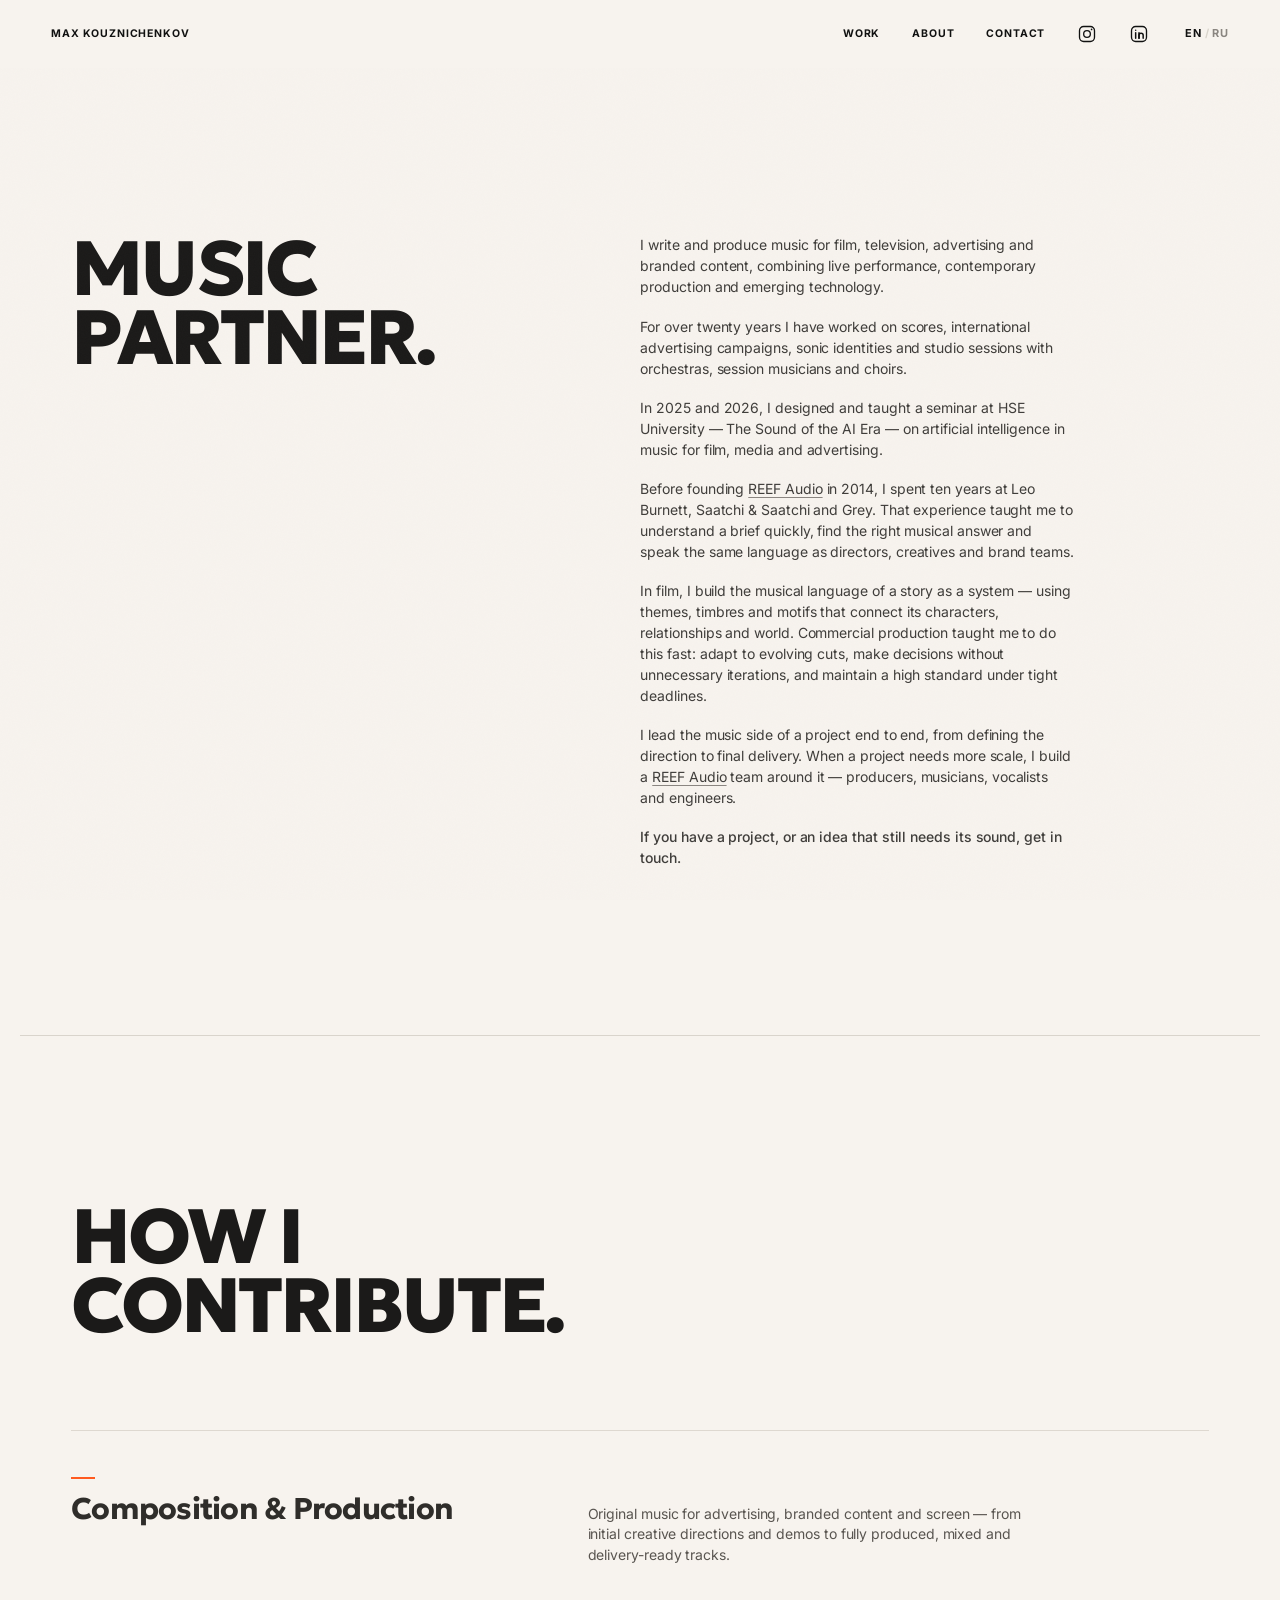
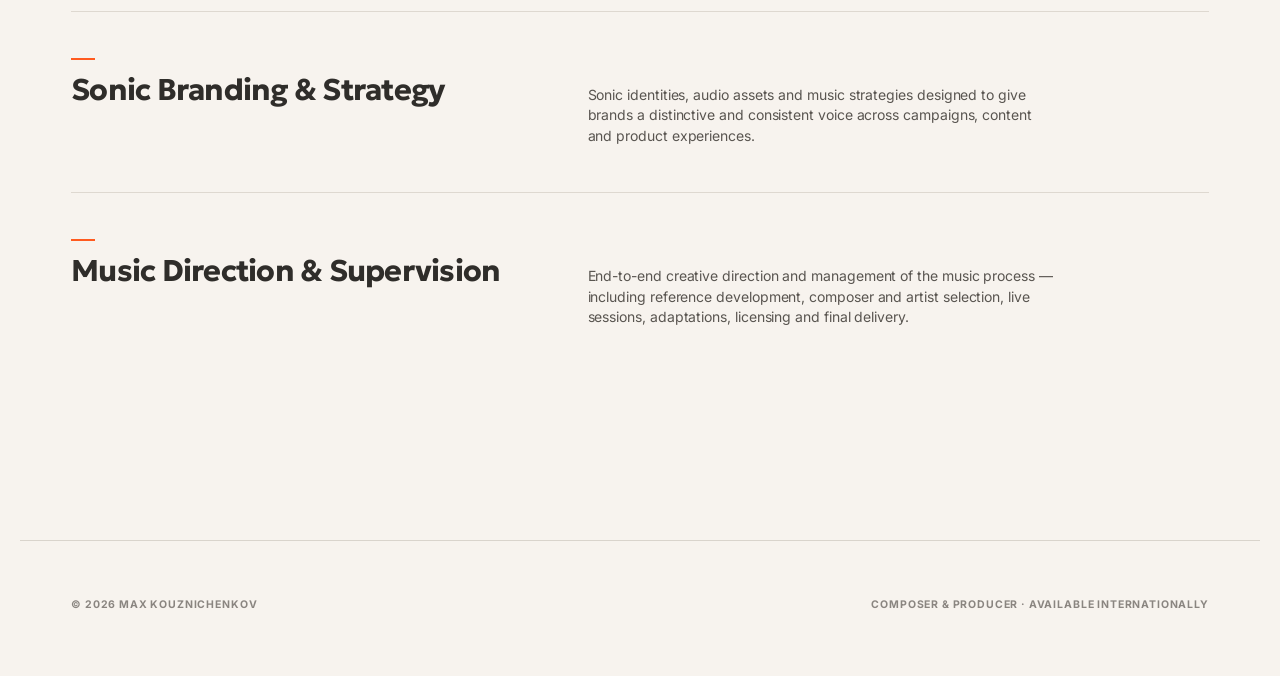
==== about/index.html @ d45a5b1e "Bust About stylesheet cache for portrait type scale" ====
<!doctype html>
<html lang="en">
  <head>
    <meta charset="utf-8" />
    <meta name="viewport" content="width=device-width, initial-scale=1" />
    <title>About — Max Kouznichenkov</title>
    <meta name="description" content="Experience, approach and capabilities of composer and music producer Max Kouznichenkov." />
    <meta property="og:title" content="About — Max Kouznichenkov" />
    <meta property="og:description" content="Experience, approach and capabilities of composer and music producer Max Kouznichenkov." />
    <link rel="alternate" hreflang="en" href="https://maxkouznichenkov.com/about/" />
    <link rel="alternate" hreflang="ru" href="https://maxkouznichenkov.com/ru/about/" />
    <link rel="alternate" hreflang="x-default" href="https://maxkouznichenkov.com/about/" />
    <meta property="og:locale" content="en_US" />
    <meta property="og:type" content="website" />
    <link rel="canonical" href="https://maxkouznichenkov.com/about/" />
    <meta property="og:url" content="https://maxkouznichenkov.com/about/" />
    <meta property="og:site_name" content="Max Kouznichenkov" />
    <meta property="og:image" content="https://maxkouznichenkov.com/images/og-card.jpg" />
    <meta property="og:image:secure_url" content="https://maxkouznichenkov.com/images/og-card.jpg" />
    <meta property="og:image:type" content="image/jpeg" />
    <meta property="og:image:width" content="1200" />
    <meta property="og:image:height" content="630" />
    <meta property="og:image:alt" content="Max Kouznichenkov — Composer &amp; Music Partner" />
    <meta name="twitter:card" content="summary_large_image" />
    <meta name="twitter:title" content="About — Max Kouznichenkov" />
    <meta name="twitter:description" content="Experience, approach and capabilities of composer and music producer Max Kouznichenkov." />
    <meta name="twitter:image" content="https://maxkouznichenkov.com/images/og-card.jpg" />
    <meta name="twitter:image:alt" content="Max Kouznichenkov — Composer &amp; Music Partner" />

    <link rel="icon" href="/favicon.ico" sizes="any" />
    <link rel="icon" type="image/png" sizes="32x32" href="/icons/favicon-32.png" />
    <link rel="icon" type="image/png" sizes="192x192" href="/icons/favicon-192.png" />
    <link rel="icon" type="image/png" sizes="512x512" href="/icons/favicon-512.png" />
    <link rel="apple-touch-icon" sizes="180x180" href="/icons/apple-touch-icon.png" />
    <meta name="theme-color" content="#ff5733" />

    <link rel="preconnect" href="https://fonts.googleapis.com" />
    <link rel="preconnect" href="https://fonts.gstatic.com" crossorigin />
    <link
      href="https://fonts.googleapis.com/css2?family=Geologica:wght@500;600;700;800;900&family=Inter:wght@400;500;600;700&family=JetBrains+Mono:wght@500&display=swap"
      rel="stylesheet"
    />
    <link rel="stylesheet" href="/styles.css?v=20261007-4" />

    <script type="application/ld+json">
    {
      "@context": "https://schema.org",
      "@type": "Person",
      "name": "Max Kouznichenkov",
      "alternateName": ["Maxim Kouznichenkov", "Макс Кузниченков"],
      "url": "https://maxkouznichenkov.com/",
      "image": "https://maxkouznichenkov.com/images/og-card.jpg",
      "jobTitle": "Composer & Music Partner",
      "description": "Composer for film and series. Music partner for brands, agencies and productions. 20 years across advertising and screen productions.",
      "knowsAbout": [
        "Music Composition",
        "Sonic Branding",
        "Sound Design",
        "Advertising Music",
        "Film & TV Scoring",
        "Music Production"
      ],
      "worksFor": {
        "@type": "Organization",
        "name": "REEF Audio",
        "url": "https://www.thereefaudio.com/"
      },
      "sameAs": [
        "https://www.linkedin.com/in/maxkouznichenkov",
        "https://www.imdb.com/name/nm18171581/",
        "https://www.instagram.com/maxkouznichenkov/",
        "https://www.thereefaudio.com/"
      ]
    }
    </script>
  </head>
  <body class="about-page">
    <svg width="0" height="0" style="position:absolute" aria-hidden="true" focusable="false">
<path d="M47.26 81.48 C45.18 77.68 38.80 73.98 38.80 73.98 C33.63 73.46 31.64 73.59 31.64 73.59 C32.78 76.11 37.38 79.89 37.38 79.89 C43.89 82.09 47.26 81.48 47.26 81.48 Z" fill="currentColor"/>
<path d="M43.17 74.41 C41.80 70.45 36.33 65.94 36.33 65.94 C31.50 64.65 29.58 64.46 29.58 64.46 C30.27 67.03 34.03 71.36 34.03 71.36 C39.87 74.46 43.17 74.41 43.17 74.41 Z" fill="currentColor"/>
<path d="M41.51 70.55 C40.02 72.14 39.27 75.75 39.27 75.75 C39.85 78.29 40.23 79.21 40.23 79.21 C41.25 78.27 42.32 75.49 42.32 75.49 C42.34 72.06 41.51 70.55 41.51 70.55 Z" fill="currentColor"/>
<path d="M40.10 66.52 C39.35 62.56 34.76 57.52 34.76 57.52 C30.33 55.64 28.54 55.21 28.54 55.21 C28.82 57.76 31.81 62.39 31.81 62.39 C36.94 66.13 40.10 66.52 40.10 66.52 Z" fill="currentColor"/>
<path d="M38.94 62.34 C37.32 63.66 36.14 67.00 36.14 67.00 C36.37 69.49 36.61 70.42 36.61 70.42 C37.71 69.66 39.09 67.16 39.09 67.16 C39.55 63.89 38.94 62.34 38.94 62.34 Z" fill="currentColor"/>
<path d="M38.05 58.06 C37.83 54.19 34.09 48.83 34.09 48.83 C30.10 46.52 28.43 45.89 28.43 45.89 C28.39 48.36 30.65 53.13 30.65 53.13 C35.08 57.31 38.05 58.06 38.05 58.06 Z" fill="currentColor"/>
<path d="M37.41 53.68 C35.70 54.74 34.18 57.79 34.18 57.79 C34.12 60.18 34.24 61.10 34.24 61.10 C35.38 60.51 37.00 58.29 37.00 58.29 C37.81 55.23 37.41 53.68 37.41 53.68 Z" fill="currentColor"/>
<path d="M37.03 49.26 C37.28 45.55 34.34 40.03 34.34 40.03 C30.80 37.38 29.29 36.60 29.29 36.60 C28.95 38.95 30.55 43.75 30.55 43.75 C34.28 48.22 37.03 49.26 37.03 49.26 Z" fill="currentColor"/>
<path d="M36.92 44.81 C35.16 45.62 33.37 48.34 33.37 48.34 C33.05 50.61 33.07 51.50 33.07 51.50 C34.22 51.07 36.02 49.14 36.02 49.14 C37.13 46.33 36.92 44.81 36.92 44.81 Z" fill="currentColor"/>
<path d="M37.06 40.37 C37.74 36.87 35.57 31.30 35.57 31.30 C32.50 28.40 31.15 27.49 31.15 27.49 C30.55 29.68 31.52 34.42 31.52 34.42 C34.55 39.08 37.06 40.37 37.06 40.37 Z" fill="currentColor"/>
<path d="M37.47 35.96 C35.71 36.52 33.70 38.89 33.70 38.89 C33.14 41.02 33.06 41.86 33.06 41.86 C34.21 41.59 36.13 39.97 36.13 39.97 C37.51 37.43 37.47 35.96 37.47 35.96 Z" fill="currentColor"/>
<path d="M38.15 31.62 C39.21 28.38 37.82 22.86 37.82 22.86 C35.25 19.76 34.06 18.75 34.06 18.75 C33.23 20.76 33.57 25.36 33.57 25.36 C35.91 30.12 38.15 31.62 38.15 31.62 Z" fill="currentColor"/>
<path d="M39.09 27.37 C37.34 27.68 35.15 29.68 35.15 29.68 C34.37 31.62 34.19 32.41 34.19 32.41 C35.32 32.30 37.34 31.01 37.34 31.01 C38.95 28.77 39.09 27.37 39.09 27.37 Z" fill="currentColor"/>
<path d="M40.29 23.25 C41.73 20.34 41.13 14.96 41.13 14.96 C39.09 11.71 38.09 10.61 38.09 10.61 C37.03 12.40 36.76 16.78 36.76 16.78 C38.36 21.56 40.29 23.25 40.29 23.25 Z" fill="currentColor"/>
<path d="M41.77 19.29 C40.08 19.33 37.75 20.91 37.75 20.91 C36.75 22.64 36.48 23.37 36.48 23.37 C37.56 23.42 39.65 22.48 39.65 22.48 C41.46 20.59 41.77 19.29 41.77 19.29 Z" fill="currentColor"/>
<path d="M43.52 15.51 C45.31 12.98 45.53 7.86 45.53 7.86 C44.06 4.52 43.28 3.34 43.28 3.34 C42.01 4.87 41.11 8.93 41.11 8.93 C41.93 13.64 43.52 15.51 43.52 15.51 Z" fill="currentColor"/>
<path d="M45.53 11.95 C43.94 11.71 41.51 12.83 41.51 12.83 C40.31 14.30 39.95 14.94 39.95 14.94 C40.96 15.16 43.06 14.62 43.06 14.62 C45.04 13.12 45.53 11.95 45.53 11.95 Z" fill="currentColor"/>
<path d="M47.82 8.63 C49.94 6.58 51.00 1.85 51.00 1.85 C50.18 -1.51 49.64 -2.73 49.64 -2.73 C48.19 -1.53 46.66 2.10 46.66 2.10 C46.64 6.62 47.82 8.63 47.82 8.63 Z" fill="currentColor"/>
<path d="M50.00 6.00 C52.57 4.90 55.12 1.06 55.12 1.06 C55.52 -2.20 55.46 -3.47 55.46 -3.47 C53.76 -2.89 51.18 -0.18 51.18 -0.18 C49.63 3.82 50.00 6.00 50.00 6.00 Z" fill="currentColor"/></g>
<g transform="translate(210 0) scale(-1 1)"><path d="M54.00 89.00 C33.00 71.00 31.00 27.00 50.00 6.00" fill="none" stroke="currentColor" stroke-width="1.7" stroke-linecap="round"/>
<path d="M47.26 81.48 C45.18 77.68 38.80 73.98 38.80 73.98 C33.63 73.46 31.64 73.59 31.64 73.59 C32.78 76.11 37.38 79.89 37.38 79.89 C43.89 82.09 47.26 81.48 47.26 81.48 Z" fill="currentColor"/>
<path d="M43.17 74.41 C41.80 70.45 36.33 65.94 36.33 65.94 C31.50 64.65 29.58 64.46 29.58 64.46 C30.27 67.03 34.03 71.36 34.03 71.36 C39.87 74.46 43.17 74.41 43.17 74.41 Z" fill="currentColor"/>
<path d="M41.51 70.55 C40.02 72.14 39.27 75.75 39.27 75.75 C39.85 78.29 40.23 79.21 40.23 79.21 C41.25 78.27 42.32 75.49 42.32 75.49 C42.34 72.06 41.51 70.55 41.51 70.55 Z" fill="currentColor"/>
<path d="M40.10 66.52 C39.35 62.56 34.76 57.52 34.76 57.52 C30.33 55.64 28.54 55.21 28.54 55.21 C28.82 57.76 31.81 62.39 31.81 62.39 C36.94 66.13 40.10 66.52 40.10 66.52 Z" fill="currentColor"/>
<path d="M38.94 62.34 C37.32 63.66 36.14 67.00 36.14 67.00 C36.37 69.49 36.61 70.42 36.61 70.42 C37.71 69.66 39.09 67.16 39.09 67.16 C39.55 63.89 38.94 62.34 38.94 62.34 Z" fill="currentColor"/>
<path d="M38.05 58.06 C37.83 54.19 34.09 48.83 34.09 48.83 C30.10 46.52 28.43 45.89 28.43 45.89 C28.39 48.36 30.65 53.13 30.65 53.13 C35.08 57.31 38.05 58.06 38.05 58.06 Z" fill="currentColor"/>
<path d="M37.41 53.68 C35.70 54.74 34.18 57.79 34.18 57.79 C34.12 60.18 34.24 61.10 34.24 61.10 C35.38 60.51 37.00 58.29 37.00 58.29 C37.81 55.23 37.41 53.68 37.41 53.68 Z" fill="currentColor"/>
<path d="M37.03 49.26 C37.28 45.55 34.34 40.03 34.34 40.03 C30.80 37.38 29.29 36.60 29.29 36.60 C28.95 38.95 30.55 43.75 30.55 43.75 C34.28 48.22 37.03 49.26 37.03 49.26 Z" fill="currentColor"/>
<path d="M36.92 44.81 C35.16 45.62 33.37 48.34 33.37 48.34 C33.05 50.61 33.07 51.50 33.07 51.50 C34.22 51.07 36.02 49.14 36.02 49.14 C37.13 46.33 36.92 44.81 36.92 44.81 Z" fill="currentColor"/>
<path d="M37.06 40.37 C37.74 36.87 35.57 31.30 35.57 31.30 C32.50 28.40 31.15 27.49 31.15 27.49 C30.55 29.68 31.52 34.42 31.52 34.42 C34.55 39.08 37.06 40.37 37.06 40.37 Z" fill="currentColor"/>
<path d="M37.47 35.96 C35.71 36.52 33.70 38.89 33.70 38.89 C33.14 41.02 33.06 41.86 33.06 41.86 C34.21 41.59 36.13 39.97 36.13 39.97 C37.51 37.43 37.47 35.96 37.47 35.96 Z" fill="currentColor"/>
<path d="M38.15 31.62 C39.21 28.38 37.82 22.86 37.82 22.86 C35.25 19.76 34.06 18.75 34.06 18.75 C33.23 20.76 33.57 25.36 33.57 25.36 C35.91 30.12 38.15 31.62 38.15 31.62 Z" fill="currentColor"/>
<path d="M39.09 27.37 C37.34 27.68 35.15 29.68 35.15 29.68 C34.37 31.62 34.19 32.41 34.19 32.41 C35.32 32.30 37.34 31.01 37.34 31.01 C38.95 28.77 39.09 27.37 39.09 27.37 Z" fill="currentColor"/>
<path d="M40.29 23.25 C41.73 20.34 41.13 14.96 41.13 14.96 C39.09 11.71 38.09 10.61 38.09 10.61 C37.03 12.40 36.76 16.78 36.76 16.78 C38.36 21.56 40.29 23.25 40.29 23.25 Z" fill="currentColor"/>
<path d="M41.77 19.29 C40.08 19.33 37.75 20.91 37.75 20.91 C36.75 22.64 36.48 23.37 36.48 23.37 C37.56 23.42 39.65 22.48 39.65 22.48 C41.46 20.59 41.77 19.29 41.77 19.29 Z" fill="currentColor"/>
<path d="M43.52 15.51 C45.31 12.98 45.53 7.86 45.53 7.86 C44.06 4.52 43.28 3.34 43.28 3.34 C42.01 4.87 41.11 8.93 41.11 8.93 C41.93 13.64 43.52 15.51 43.52 15.51 Z" fill="currentColor"/>
<path d="M45.53 11.95 C43.94 11.71 41.51 12.83 41.51 12.83 C40.31 14.30 39.95 14.94 39.95 14.94 C40.96 15.16 43.06 14.62 43.06 14.62 C45.04 13.12 45.53 11.95 45.53 11.95 Z" fill="currentColor"/>
<path d="M47.82 8.63 C49.94 6.58 51.00 1.85 51.00 1.85 C50.18 -1.51 49.64 -2.73 49.64 -2.73 C48.19 -1.53 46.66 2.10 46.66 2.10 C46.64 6.62 47.82 8.63 47.82 8.63 Z" fill="currentColor"/>
<path d="M50.00 6.00 C52.57 4.90 55.12 1.06 55.12 1.06 C55.52 -2.20 55.46 -3.47 55.46 -3.47 C53.76 -2.89 51.18 -0.18 51.18 -0.18 C49.63 3.82 50.00 6.00 50.00 6.00 Z" fill="currentColor"/></g></symbol>
    </svg>
    <header class="site-header">
      <a href="/" class="wordmark" aria-label="Max Kouznichenkov, home">
        <span>Max&nbsp;Kouznichenkov</span>
      </a>

      <nav aria-label="Primary">
        <a href="/#film">Work</a>
        <a href="#about">About</a>
        <a href="/#contact">Contact</a>
        <a
          href="https://www.instagram.com/maxkouznichenkov/"
          target="_blank"
          rel="noopener noreferrer"
          class="social-icon"
          aria-label="Instagram"
        >
          <svg viewBox="0 0 24 24" width="20" height="20" fill="none" stroke="currentColor" stroke-width="1.6" stroke-linecap="round" stroke-linejoin="round" aria-hidden="true">
            <rect x="3" y="3" width="18" height="18" rx="5" ry="5"></rect>
            <circle cx="12" cy="12" r="4"></circle>
            <circle cx="17.5" cy="6.5" r="1" fill="currentColor" stroke="none"></circle>
          </svg>
        </a>
        <a
          href="https://www.linkedin.com/in/maxkouznichenkov"
          target="_blank"
          rel="noopener noreferrer"
          class="social-icon"
          aria-label="LinkedIn"
        >
          <svg viewBox="0 0 24 24" width="20" height="20" fill="none" stroke="currentColor" stroke-width="1.6" stroke-linecap="round" stroke-linejoin="round" aria-hidden="true">
            <rect x="3" y="3" width="18" height="18" rx="5" ry="5"></rect>
            <path d="M8 10.5v6.5" stroke-width="1.8"></path>
            <circle cx="8" cy="7.6" r="0.9" fill="currentColor" stroke="none"></circle>
            <path d="M12 17v-3.5a2.5 2.5 0 0 1 5 0V17" stroke-width="1.8"></path>
            <path d="M12 17v-6.5" stroke-width="1.8"></path>
          </svg>
        </a>
        <a href="/ru/about/" class="lang-switch" hreflang="ru" aria-label="Перейти на русскую версию"><span class="lang-cur">EN</span><span class="lang-sep">/</span><span class="lang-alt">RU</span></a>
      </nav>
      <a href="/#contact" class="header-cta">Contact</a>
      <button
        class="nav-toggle"
        type="button"
        aria-expanded="false"
        aria-controls="mobile-nav"
        aria-label="Open menu"
      >
        <span class="nav-toggle-bars" aria-hidden="true">
          <span></span>
          <span></span>
        </span>
      </button>
    </header>
    <div class="mobile-nav" id="mobile-nav" hidden>
      <nav class="mobile-nav-links" aria-label="Mobile primary">
        <a href="/#film">Film</a>
        <a href="/#commercial">Commercial</a>
        <a href="/#clients">Clients</a>
        <a href="#about" aria-current="page">About</a>
        <a href="/#contact">Contact</a>
      </nav>
      <div class="mobile-nav-foot">
        <a href="https://www.instagram.com/maxkouznichenkov/" target="_blank" rel="noopener noreferrer">Instagram</a>
        <a href="https://www.linkedin.com/in/maxkouznichenkov" target="_blank" rel="noopener noreferrer">LinkedIn</a>
        <a href="https://www.imdb.com/name/nm18171581/" target="_blank" rel="noopener noreferrer">IMDb</a>
      </div>
    </div>


    <main>
      <!-- 01. EXPERIENCE & APPROACH -->
      <section id="about" class="about reveal" aria-labelledby="about-h">
        <div class="about-grid">
          <div class="about-head">
        <h2 id="about-h" class="section-display">MUSIC<br />PARTNER.</h2>
          </div>
        <div class="prose">
          <p>
            I write and produce music for film, television, advertising and
            branded content, combining live performance, contemporary
            production and emerging technology.
          </p>
          <p>
            For over twenty years I have worked on scores, international
            advertising campaigns, sonic identities and studio sessions with
            orchestras, session musicians and choirs.
          </p>
          <p>
            In 2025 and 2026, I designed and taught a seminar at HSE University
            &mdash; The Sound of the AI Era &mdash; on artificial intelligence
            in music for film, media and advertising.
          </p>
          <p>
            Before founding <a class="inline-link" href="https://www.thereefaudio.com" target="_blank" rel="noopener">REEF Audio</a> in 2014, I spent ten years at Leo
            Burnett, Saatchi &amp; Saatchi and Grey. That experience taught me
            to understand a brief quickly, find the right musical answer and
            speak the same language as directors, creatives and brand
            teams.
          </p>
          <p>
            In film, I build the musical language of a story as a system &mdash;
            using themes, timbres and motifs that connect its characters,
            relationships and world. Commercial production taught me to do
            this fast: adapt to evolving cuts, make decisions without
            unnecessary iterations, and maintain a high standard under tight
            deadlines.
          </p>
          <p>
            I lead the music side of a project end to end, from defining the
            direction to final delivery. When a project needs more scale, I
            build a <a class="inline-link" href="https://www.thereefaudio.com" target="_blank" rel="noopener">REEF Audio</a> team around it &mdash; producers, musicians,
            vocalists and engineers.
          </p>
          <p class="prose-close">
            If you have a project, or an idea that still needs its sound, get in
            touch.
          </p>
        </div>
        </div>
      </section>

      <hr class="rule" />

      <!-- 02. CAPABILITIES -->
      <section id="services" class="services reveal" aria-labelledby="serv-h">
        <h2 id="serv-h" class="section-display">HOW I<br />CONTRIBUTE.</h2>

        <ul class="service-list">
          <li class="stagger">
            <h3 class="service-title">Composition &amp; Production</h3>
            <p class="service-body">
              Original music for advertising, branded content and screen
              &mdash; from initial creative directions and demos to fully
              produced, mixed and delivery-ready tracks.
            </p>
          </li>
          <li class="stagger">
            <h3 class="service-title">Sonic Branding &amp; Strategy</h3>
            <p class="service-body">
              Sonic identities, audio assets and music strategies designed to
              give brands a distinctive and consistent voice across campaigns,
              content and product experiences.
            </p>
          </li>
          <li class="stagger">
            <h3 class="service-title">Music Direction &amp; Supervision</h3>
            <p class="service-body">
              End-to-end creative direction and management of the music
              process &mdash; including reference development, composer and
              artist selection, live sessions, adaptations, licensing and
              final delivery.
            </p>
          </li>
        </ul>
      </section>

    </main>

    <footer class="site-footer">
      <p>&copy; <span id="year"></span> Max Kouznichenkov</p>
      <p class="footer-meta">Composer &amp; Producer · Available internationally</p>
    </footer>

    <div class="lightbox" id="lightbox" role="dialog" aria-modal="true" aria-label="Video player" hidden>
      <button class="lightbox-close" type="button" aria-label="Close video">
        <svg viewBox="0 0 24 24" width="22" height="22" fill="none" stroke="currentColor" stroke-width="1.6" stroke-linecap="round" aria-hidden="true"><path d="M6 6l12 12M18 6L6 18"/></svg>
      </button>
      <div class="lightbox-stage">
        <div class="lightbox-frame" id="lightbox-frame"></div>
        <p class="lightbox-meta">
          <span id="lightbox-label"></span>
        </p>
      </div>
    </div>

    <script>
      document.getElementById('year').textContent = new Date().getFullYear();

      // Reveal-on-scroll animation
      /* mobile menu */
      (function () {
        var toggle = document.querySelector('.nav-toggle');
        var panel = document.getElementById('mobile-nav');
        if (!toggle || !panel) return;

        function open() {
          panel.hidden = false;
          document.body.classList.add('no-scroll');
          toggle.setAttribute('aria-expanded', 'true');
          toggle.setAttribute('aria-label', 'Close menu');
          requestAnimationFrame(function () { panel.classList.add('is-open'); });
        }

        function close() {
          panel.classList.remove('is-open');
          document.body.classList.remove('no-scroll');
          toggle.setAttribute('aria-expanded', 'false');
          toggle.setAttribute('aria-label', 'Open menu');
          window.setTimeout(function () {
            if (!panel.classList.contains('is-open')) panel.hidden = true;
          }, 300);
        }

        toggle.addEventListener('click', function () {
          if (toggle.getAttribute('aria-expanded') === 'true') close();
          else open();
        });

        panel.querySelectorAll('a').forEach(function (a) {
          a.addEventListener('click', close);
        });

        var mark = document.querySelector('.wordmark');
        if (mark) {
          mark.addEventListener('click', function () {
            if (toggle.getAttribute('aria-expanded') === 'true') close();
          });
        }

        document.addEventListener('keydown', function (e) {
          if (e.key === 'Escape' && toggle.getAttribute('aria-expanded') === 'true') {
            close();
            toggle.focus();
          }
        });

        window.addEventListener('resize', function () {
          if (window.innerWidth > 720 && toggle.getAttribute('aria-expanded') === 'true') close();
        });
      })();

      (function () {
        if (!('IntersectionObserver' in window)) {
          document.querySelectorAll('.reveal').forEach(function (el) {
            el.classList.add('is-visible');
          });
          return;
        }
        var io = new IntersectionObserver(function (entries) {
          entries.forEach(function (entry) {
            if (entry.isIntersecting) {
              entry.target.classList.add('is-visible');
              io.unobserve(entry.target);
            }
          });
        }, { threshold: 0.08, rootMargin: '0px 0px -40px 0px' });

        document.querySelectorAll('.reveal').forEach(function (el) {
          io.observe(el);
        });

        /* подстраховка: если наблюдатель не сработал, открываем всё, что уже в кадре */
        function sweep() {
          document.querySelectorAll('.reveal:not(.is-visible)').forEach(function (el) {
            if (el.getBoundingClientRect().top < window.innerHeight * 0.95) {
              el.classList.add('is-visible');
            }
          });
        }
        window.addEventListener('load', function () { setTimeout(sweep, 900); });
        setTimeout(sweep, 2400);
      })();

      /* состояние прокрутки для шапки (мобильный CTA) */
      (function () {
        var t = false;
        function sync() {
          document.documentElement.classList.toggle('is-scrolled', window.scrollY > 120);
          t = false;
        }
        window.addEventListener('scroll', function () {
          if (!t) { t = true; window.requestAnimationFrame(sync); }
        }, { passive: true });
        sync();
      })();


      // Commercial reels: progressive reveal
      (function () {
        var btn = document.querySelector('.reel-more');
        var grid = document.getElementById('reel-grid');
        if (!btn || !grid) return;
        var STEP = 6;

        function hiddenItems() {
          return Array.prototype.slice.call(grid.querySelectorAll('.reel-item[hidden]'));
        }

        function sync() {
          var left = hiddenItems().length;
          var wrap = btn.closest('.reel-more-wrap');
          if (!left) {
            if (wrap && wrap.parentNode) wrap.parentNode.removeChild(wrap);
            return;
          }
        }

        btn.addEventListener('click', function () {
          var batch = hiddenItems().slice(0, STEP);
          batch.forEach(function (li, i) {
            li.hidden = false;
            li.classList.add('is-revealed');
            li.style.animationDelay = (i * 0.05) + 's';
          });
          sync();
        });

        sync();
      })();

      // Commercial reel lightbox
      (function () {
        var box = document.getElementById('lightbox');
        if (!box) return;
        var frame = document.getElementById('lightbox-frame');
        var label = document.getElementById('lightbox-label');
        var closeBtn = box.querySelector('.lightbox-close');
        var lastFocus = null;

        function open(id, text) {
          lastFocus = document.activeElement;
          label.textContent = text || '';
          frame.innerHTML =
            '<iframe src="https://player.vimeo.com/video/' + id +
            '?autoplay=1&title=0&byline=0&portrait=0&dnt=1" allow="autoplay; fullscreen; picture-in-picture" allowfullscreen title="' +
            (text || 'Video') + '"></iframe>';
          box.hidden = false;
          document.body.classList.add('no-scroll');
          requestAnimationFrame(function () { box.classList.add('is-open'); });
          closeBtn.focus();
        }

        function close() {
          box.classList.remove('is-open');
          document.body.classList.remove('no-scroll');
          window.setTimeout(function () {
            box.hidden = true;
            frame.innerHTML = '';
          }, 220);
          if (lastFocus && lastFocus.focus) lastFocus.focus();
        }

        document.querySelectorAll('.reel-open').forEach(function (btn) {
          btn.addEventListener('click', function () {
            open(btn.getAttribute('data-vimeo'), btn.getAttribute('data-label'));
          });
        });

        closeBtn.addEventListener('click', close);
        box.addEventListener('click', function (e) {
          if (e.target === box || e.target.classList.contains('lightbox-stage')) close();
        });
        document.addEventListener('keydown', function (e) {
          if (e.key === 'Escape' && !box.hidden) close();
        });
      })();

      // Subtle hero portrait parallax
      (function () {
        var img = document.querySelector('.hero-portrait img');
        if (!img) return;
        var reduce = window.matchMedia('(prefers-reduced-motion: reduce)').matches;
        if (reduce) return;
        var ticking = false;
        window.addEventListener('scroll', function () {
          if (!ticking) {
            window.requestAnimationFrame(function () {
              var y = Math.min(window.scrollY, 600);
              img.style.transform = 'translate3d(0,' + (y * 0.04) + 'px,0)';
              ticking = false;
            });
            ticking = true;
          }
        }, { passive: true });
      })();

    </script>
  </body>
</html>
---- styles.css ----
/* ============================================================
   Max Kouznichenkov — Advertising Composer & Producer
   Editorial / executive tone. Geologica display + Inter body
   Neue body. Brand orange #ff5733 used as a single accent.
   ============================================================ */

:root {
  /* Palette — orange editorial grotesk */
  --ink: #111111;
  --ink-soft: #2a2a2a;
  --ink-mute: #8a8580;
  --paper: #f7f3ee;
  --paper-alt: #efeae3;
  --rule: #d9d4cc;
  --accent: #ff5a1f;
  --accent-hover: #e64a10;

  /* Fonts — Geologica display (латиница + кириллица в одной системе) + Inter body */
  --font-display: 'Geologica', 'Helvetica Neue', Arial, sans-serif;
  --font-body: 'Inter', 'Helvetica Neue', 'Helvetica', Arial, sans-serif;

  /* Layout */
  --max: 1240px;
  --gutter: clamp(20px, 4vw, 56px);

  /* Type scale per brief */
  --text-xs: 11px;
  --text-sm: 12px;
  --text-base: 16px;
  --text-md: 17px;
  --text-lg: 19px;
  --text-statement: clamp(23px, 3.5vw, 42px);
  --text-hero: clamp(42px, 8.6vw, 122px);
  --text-section: clamp(33px, 6vw, 84px);
  --text-contact: clamp(42px, 7.8vw, 104px);
  --text-mega: clamp(48px, 8.6vw, 116px);
}

* {
  box-sizing: border-box;
}

html,
body {
  margin: 0;
  padding: 0;
}

body {
  background: var(--paper);
  color: var(--ink);
  font-family: var(--font-body);
  font-size: var(--text-base);
  line-height: 1.55;
  letter-spacing: -0.005em;
  -webkit-font-smoothing: antialiased;
  -moz-osx-font-smoothing: grayscale;
  text-rendering: optimizeLegibility;
}

::selection {
  background: var(--accent);
  color: #ffffff;
}

a {
  color: inherit;
  text-decoration: none;
}

p {
  margin: 0;
}

.sr-only {
  position: absolute;
  width: 1px;
  height: 1px;
  padding: 0;
  margin: -1px;
  overflow: hidden;
  clip: rect(0, 0, 0, 0);
  white-space: nowrap;
  border: 0;
}

/* ---------- header ---------- */
.site-header {
  position: sticky;
  top: 0;
  z-index: 40;
  display: flex;
  align-items: center;
  justify-content: space-between;
  padding: 22px var(--gutter);
  background: color-mix(in oklab, var(--paper) 92%, transparent);
  backdrop-filter: blur(10px);
  -webkit-backdrop-filter: blur(10px);
}

.wordmark {
  display: inline-flex;
  align-items: center;
  gap: 12px;
  font-family: var(--font-body);
  font-weight: 700;
  font-size: var(--text-xs);
  letter-spacing: 0.08em;
  text-transform: uppercase;
  color: var(--ink);
}

.site-header nav {
  display: flex;
  gap: 32px;
  font-family: var(--font-body);
  font-weight: 700;
  font-size: var(--text-xs);
  letter-spacing: 0.08em;
  text-transform: uppercase;
  color: var(--ink);
}

/* Header nav: animated underline reveal */
.site-header nav a {
  position: relative;
  padding: 4px 0;
  transition: color 0.3s ease;
}

.site-header nav a::after {
  content: '';
  position: absolute;
  left: 0;
  right: 0;
  bottom: 0;
  height: 1px;
  background: var(--accent);
  transform: scaleX(0);
  transform-origin: left center;
  transition: transform 0.35s cubic-bezier(0.2, 0.8, 0.2, 1);
}

.site-header nav a:hover {
  color: var(--accent);
}

.site-header nav a:hover::after {
  transform: scaleX(1);
}

/* Social icons in header */
.site-header nav a.social-icon {
  display: inline-flex;
  align-items: center;
  justify-content: center;
  padding: 0;
  color: var(--ink);
  transition: color 0.3s ease, transform 0.3s ease;
}

.site-header nav a.social-icon::after {
  display: none;
}

.site-header nav a.social-icon:hover {
  color: var(--accent);
  transform: translateY(-1px);
}

.site-header nav a.social-icon svg {
  display: block;
}

/* ---------- hero ---------- */
.hero {
  max-width: var(--max);
  margin: 0 auto;
  padding: clamp(72px, 10vw, 120px) var(--gutter) clamp(96px, 13vw, 160px);
}

.hero-inner {
  display: grid;
  grid-template-columns: minmax(0, 1fr) clamp(260px, 26vw, 340px);
  gap: clamp(40px, 6vw, 96px);
  align-items: start;
}

.hero-text {
  min-width: 0;
}

.hero-portrait {
  margin: clamp(24px, 3vw, 48px) 0 0;
  width: 100%;
  aspect-ratio: 4 / 5;
  overflow: hidden;
  background: #efece5;
  position: relative;
}

.hero-portrait img {
  width: 100%;
  height: 100%;
  object-fit: cover;
  object-position: center 30%;
  display: block;
  will-change: transform;
  transition: transform 0.6s cubic-bezier(0.2, 0.8, 0.2, 1);
}

.hero-portrait:hover img {
  transform: scale(1.02);
}

.eyebrow {
  font-family: var(--font-body);
  font-weight: 700;
  font-size: var(--text-xs);
  letter-spacing: 0.08em;
  text-transform: uppercase;
  color: var(--ink);
  margin-bottom: clamp(24px, 3.5vw, 48px);
}

.hero-title {
  font-family: var(--font-display);
  font-weight: 900;
  font-size: var(--text-hero);
  line-height: 0.9;
  letter-spacing: -0.04em;
  margin: 0 0 clamp(28px, 4vw, 48px);
  color: var(--ink);
  text-transform: uppercase;
  overflow-wrap: break-word;
  word-break: normal;
}

.hero-title .accent {
  color: var(--accent);
}

/* Black continuation: sized to match section headings visually,
   constrained by the narrower hero text column so two lines fit. */
.hero-title .hero-rest {
  display: block;
  font-size: clamp(28px, 3.6vw, 50px);
  line-height: 0.95;
  letter-spacing: -0.03em;
  margin-top: clamp(8px, 1.2vw, 18px);
}

.hero-title .hero-line {
  display: block;
  white-space: normal;
  overflow-wrap: break-word;
}

.hero-lede {
  font-family: var(--font-body);
  font-weight: 400;
  font-size: var(--text-lg);
  line-height: 1.5;
  color: var(--ink);
  max-width: 38ch;
  margin: 0 0 clamp(28px, 4vw, 48px);
}

.hero-lede strong {
  font-weight: 600;
  color: var(--ink);
}

.hero-actions {
  display: flex;
  flex-wrap: wrap;
  gap: 28px 40px;
}

.link-action {
  display: inline-flex;
  align-items: center;
  gap: 14px;
  font-family: var(--font-body);
  font-weight: 700;
  font-size: var(--text-xs);
  letter-spacing: 0.08em;
  text-transform: uppercase;
  color: var(--ink);
  border-bottom: 1px solid var(--ink);
  padding-bottom: 4px;
  transition: color 0.3s ease, border-color 0.3s ease, gap 0.3s ease;
}

.link-action:hover {
  color: var(--accent);
  border-bottom-color: var(--accent);
  gap: 20px;
}

/* ---------- rule between sections ---------- */
.rule {
  border: 0;
  height: 1px;
  background: var(--rule);
  max-width: var(--max);
  margin: 0 auto;
}

/* ---------- shared section spacing (+more air) ---------- */
.about,
.why-early,
.work,
.clients,
.cinematic,
.recognition,
.services,
.contact {
  max-width: var(--max);
  margin: 0 auto;
  padding: clamp(96px, 13vw, 168px) var(--gutter);
}

/* ---------- cinematic ---------- */
.cinematic .section-display {
  max-width: none;
  margin-bottom: clamp(48px, 6vw, 88px);
}

.cinematic-grid {
  list-style: none;
  padding: 0;
  margin: 0;
  display: grid;
  grid-template-columns: repeat(5, 1fr);
  gap: clamp(18px, 2vw, 32px);
}

.cinematic-item {
  margin: 0;
}

.cinematic-item figure {
  margin: 0;
  display: flex;
  flex-direction: column;
  gap: clamp(14px, 1.4vw, 22px);
}

.poster {
  position: relative;
  aspect-ratio: 27 / 40;
  overflow: hidden;
  background: var(--paper-alt);
  border-radius: 2px;
  box-shadow:
    0 1px 0 rgba(0, 0, 0, 0.02),
    0 12px 32px -18px rgba(17, 17, 17, 0.28),
    0 30px 60px -30px rgba(17, 17, 17, 0.18);
  transform: translateZ(0);
  transition: transform 0.5s cubic-bezier(0.2, 0.8, 0.2, 1),
    box-shadow 0.5s cubic-bezier(0.2, 0.8, 0.2, 1);
}

.poster img {
  width: 100%;
  height: 100%;
  object-fit: cover;
  display: block;
  transition: transform 0.6s cubic-bezier(0.2, 0.8, 0.2, 1);
}

.cinematic-item:hover .poster {
  transform: translateY(-4px);
  box-shadow:
    0 1px 0 rgba(0, 0, 0, 0.02),
    0 18px 40px -18px rgba(17, 17, 17, 0.36),
    0 40px 80px -30px rgba(17, 17, 17, 0.24);
}

.cinematic-item:hover .poster img {
  transform: scale(1.03);
}

.cinematic-title {
  font-family: var(--font-display);
  font-weight: 700;
  font-size: clamp(16px, 1.35vw, 20px);
  letter-spacing: -0.01em;
  color: var(--ink);
  margin: 0;
  text-transform: uppercase;
  line-height: 1.15;
}

.cinematic-meta {
  font-family: var(--font-body);
  font-size: 13px;
  line-height: 1.4;
  color: var(--ink-mute);
  margin: 4px 0 0;
  letter-spacing: 0.02em;
}

/* состав: мельче подписи и светлее, чтобы не спорить с названием */
.cinematic-cast {
  font-family: var(--font-body);
  font-size: 11.5px;
  line-height: 1.5;
  color: var(--ink-mute);
  opacity: 0.72;
  margin: 7px 0 0;
  letter-spacing: 0.015em;
}

/* моя роль в проекте — тише состава, но тоном ближе к основному тексту */
.cinematic-credit {
  font-family: var(--font-body);
  font-size: 11.5px;
  line-height: 1.5;
  letter-spacing: 0.015em;
  color: rgba(17, 17, 17, 0.62);
  margin: 6px 0 0;
}

/* Награда — внутри строки роли: акцент только на названии премии */
.award-fest {
  font-weight: 700;
  color: var(--accent);
  letter-spacing: 0.03em;
}

.award-sep {
  color: rgba(17, 17, 17, 0.34);
  padding: 0 1px;
}


/* Large editorial section number — own line, accent color */
.section-num {
  font-family: var(--font-display);
  font-weight: 900;
  font-size: var(--text-section);
  line-height: 0.9;
  letter-spacing: -0.04em;
  color: var(--accent);
  margin: 0 0 clamp(8px, 1.2vw, 20px);
  display: block;
}

/* Section display heading — black per brief */
.section-display {
  font-family: var(--font-display);
  font-weight: 900;
  font-size: var(--text-section);
  line-height: 0.9;
  letter-spacing: -0.04em;
  color: var(--ink);
  margin: 0 0 clamp(56px, 7vw, 96px);
  text-transform: uppercase;
  max-width: 12ch;
}

/* ---------- about / prose ---------- */
.prose {
  max-width: 62ch;
  margin: 0;
}

.prose p {
  font-family: var(--font-body);
  font-size: var(--text-md);
  line-height: 1.55;
  color: var(--ink);
  margin-bottom: 1.4em;
  font-weight: 400;
  max-width: 680px;
}

.prose p:last-child {
  margin-bottom: 0;
}

.prose .prose-close {
  font-weight: 500;
}

/* ---------- inline link ---------- */
.inline-link {
  color: inherit;
  text-decoration: underline;
  text-decoration-thickness: 1px;
  text-underline-offset: 3px;
  text-decoration-color: var(--ink-mute);
  transition: color 0.2s ease, text-decoration-color 0.2s ease;
}

.inline-link:hover {
  color: var(--accent);
  text-decoration-color: var(--accent);
}

.inline-link strong {
  font-weight: 600;
  color: inherit;
}

/* ---------- HOW I CONTRIBUTE — editorial list with orange numbers ---------- */
.service-list {
  list-style: none;
  margin: 0;
  padding: 0;
  border-top: 1px solid var(--rule);
}

.service-list li {
  display: grid;
  grid-template-columns: clamp(60px, 7vw, 84px) minmax(0, 1fr) minmax(0, 1.3fr);
  gap: clamp(20px, 3vw, 48px);
  padding: clamp(32px, 3.6vw, 48px) 0;
  border-bottom: 1px solid var(--rule);
  align-items: baseline;
}

.service-list li:last-child {
  border-bottom: 0;
}

.service-num {
  font-family: var(--font-body);
  font-weight: 700;
  font-size: 10px;
  letter-spacing: 0.08em;
  color: var(--ink-mute);
  text-transform: uppercase;
  line-height: 1;
  display: inline-flex;
  align-items: baseline;
  gap: 4px;
  white-space: nowrap;
}

.service-num .num-parent {
  color: var(--ink-mute);
}

.service-num .num-sep {
  color: var(--ink-mute);
  opacity: 0.6;
  font-weight: 400;
}

.service-num .num-child {
  color: var(--ink);
}

.service-title {
  font-family: var(--font-display);
  font-weight: 800;
  font-size: clamp(22px, 2.4vw, 30px);
  line-height: 1.05;
  letter-spacing: -0.025em;
  color: var(--ink);
  margin: 0;
  text-transform: none;
}

.service-body {
  font-family: var(--font-body);
  font-weight: 400;
  font-size: var(--text-md);
  line-height: 1.5;
  color: var(--ink-soft);
  margin: 0;
  max-width: 52ch;
}

/* ---------- BEYOND THE MUSIC — editorial numbered list ---------- */
.why-list {
  list-style: none;
  margin: 0;
  padding: 0;
  border-top: 1px solid var(--rule);
  counter-reset: why;
}

.why-list li {
  display: grid;
  grid-template-columns: clamp(60px, 7vw, 84px) minmax(0, 1fr);
  gap: clamp(20px, 3vw, 48px);
  align-items: baseline;
  font-family: var(--font-body);
  font-weight: 400;
  font-size: var(--text-md);
  line-height: 1.5;
  color: var(--ink);
  padding: clamp(20px, 2.4vw, 28px) 0;
  border-bottom: 1px solid var(--rule);
  letter-spacing: -0.005em;
  counter-increment: why;
}

.why-list li::before {
  content: '03 / ' counter(why, decimal-leading-zero);
  font-family: var(--font-body);
  font-weight: 700;
  font-size: 10px;
  letter-spacing: 0.08em;
  color: var(--ink-mute);
  line-height: 1;
  white-space: nowrap;
}

/* ---------- CLIENTS — flowing list with middots ---------- */
.clients-grid {
  display: grid;
  grid-template-columns: 1fr 1fr;
  gap: clamp(32px, 5vw, 80px);
}

.micro-label {
  font-family: var(--font-body);
  font-weight: 700;
  font-size: var(--text-xs);
  letter-spacing: 0.08em;
  text-transform: uppercase;
  color: var(--accent);
  margin: 0 0 20px;
}

.client-list {
  font-family: var(--font-body);
  font-weight: 400;
  font-size: var(--text-md);
  line-height: 1.85;
  color: var(--ink);
  letter-spacing: -0.005em;
}

/* ---------- CONTACT — Apple-style balanced ---------- */
.contact {
  padding-top: clamp(112px, 15vw, 192px);
  padding-bottom: clamp(112px, 15vw, 192px);
}

.contact-headline {
  font-family: var(--font-display);
  font-weight: 900;
  font-size: var(--text-contact);
  line-height: 0.9;
  letter-spacing: -0.04em;
  color: var(--ink);
  margin: 0 0 clamp(48px, 6vw, 80px);
  text-transform: uppercase;
  max-width: 14ch;
}

.contact-headline .accent {
  color: var(--accent);
}

.contact-email {
  font-family: var(--font-display);
  font-weight: 800;
  font-size: clamp(26px, 3.6vw, 44px);
  line-height: 1.05;
  letter-spacing: -0.03em;
  margin: 0 0 clamp(48px, 6vw, 80px);
  text-transform: lowercase;
}

.contact-email a {
  display: inline-block;
  padding-bottom: 6px;
  border-bottom: 1px solid var(--ink);
  transition: color 0.3s ease, border-color 0.3s ease;
}

.contact-email a:hover {
  color: var(--accent);
  border-bottom-color: var(--accent);
}

.contact-links {
  list-style: none;
  margin: 0;
  padding: 0;
  display: flex;
  flex-wrap: wrap;
  gap: 14px 36px;
  font-family: var(--font-body);
  font-weight: 700;
  font-size: var(--text-xs);
  letter-spacing: 0.08em;
  text-transform: uppercase;
  color: var(--ink);
}

.contact-links a {
  position: relative;
  display: inline-flex;
  align-items: center;
  gap: 6px;
  padding: 4px 0;
  color: var(--ink);
  transition: color 0.3s ease;
}

.contact-links a::after {
  content: '';
  position: absolute;
  left: 0;
  right: 0;
  bottom: 0;
  height: 1px;
  background: var(--accent);
  transform: scaleX(0);
  transform-origin: left center;
  transition: transform 0.35s cubic-bezier(0.2, 0.8, 0.2, 1);
}

.contact-links a:hover {
  color: var(--accent);
}

.contact-links a:hover::after {
  transform: scaleX(1);
}

.contact-note {
  font-family: var(--font-body);
  font-weight: 400;
  font-size: var(--text-base);
  line-height: 1.6;
  color: var(--ink-mute);
  max-width: 56ch;
  margin: clamp(48px, 6vw, 80px) 0;
}

.contact-note + .contact-links {
  margin-top: clamp(48px, 6vw, 80px);
}

.link-arrow {
  display: inline-block;
  width: 0.95em;
  height: 0.95em;
  color: inherit;
  margin-left: 8px;
  vertical-align: -0.08em;
  overflow: visible;
  transition: transform 0.3s cubic-bezier(0.2, 0.8, 0.2, 1);
}

.contact-links a:hover .link-arrow {
  transform: translate(2px, -2px);
}

/* ---------- footer ---------- */
.site-footer {
  max-width: var(--max);
  margin: 0 auto;
  padding: 56px var(--gutter) 64px;
  display: flex;
  justify-content: space-between;
  align-items: baseline;
  gap: 24px;
  font-family: var(--font-body);
  font-weight: 700;
  font-size: var(--text-xs);
  letter-spacing: 0.08em;
  text-transform: uppercase;
  color: var(--ink-mute);
  border-top: 1px solid var(--rule);
}

.footer-meta {
  text-align: right;
}

/* ---------- REVEAL ANIMATION ---------- */
.reveal {
  opacity: 0;
  transform: translateY(24px);
  transition:
    opacity 0.9s cubic-bezier(0.2, 0.8, 0.2, 1),
    transform 0.9s cubic-bezier(0.2, 0.8, 0.2, 1);
}

.reveal.is-visible {
  opacity: 1;
  transform: translateY(0);
}

/* Staggered children inside a revealed section */
.reveal .stagger {
  opacity: 0;
  transform: translateY(14px);
  transition:
    opacity 0.7s cubic-bezier(0.2, 0.8, 0.2, 1),
    transform 0.7s cubic-bezier(0.2, 0.8, 0.2, 1);
  transition-delay: 0ms;
}

.reveal.is-visible .stagger {
  opacity: 1;
  transform: translateY(0);
}

.reveal.is-visible .stagger:nth-child(1) { transition-delay: 120ms; }
.reveal.is-visible .stagger:nth-child(2) { transition-delay: 220ms; }
.reveal.is-visible .stagger:nth-child(3) { transition-delay: 320ms; }
.reveal.is-visible .stagger:nth-child(4) { transition-delay: 420ms; }
.reveal.is-visible .stagger:nth-child(5) { transition-delay: 520ms; }
.reveal.is-visible .stagger:nth-child(6) { transition-delay: 620ms; }

/* Subtle hover — single color shift, no movement */
.service-list li,
.why-list li,
.service-title,
.service-num .num-child,
.why-list li::before {
  transition: color 0.35s ease;
}

.service-list li:hover .service-title,
.service-list li:hover .num-child {
  color: var(--accent);
}

.why-list li:hover {
  color: var(--accent);
}

.why-list li:hover::before {
  color: var(--ink);
}

/* Soft entrance for the hero on initial load */
.hero-text .eyebrow,
.hero-text .hero-title,
.hero-text .hero-lede,
.hero-text .hero-actions {
  opacity: 0;
  transform: translateY(16px);
  animation: hero-in 1s cubic-bezier(0.2, 0.8, 0.2, 1) forwards;
}
.hero-text .eyebrow { animation-delay: 0.05s; }
.hero-text .hero-title { animation-delay: 0.15s; }
.hero-text .hero-lede { animation-delay: 0.4s; }
.hero-text .hero-actions { animation-delay: 0.55s; }

.hero-portrait {
  opacity: 0;
  animation: hero-in 1.2s cubic-bezier(0.2, 0.8, 0.2, 1) 0.25s forwards;
}

@keyframes hero-in {
  to {
    opacity: 1;
    transform: translateY(0);
  }
}

@media (prefers-reduced-motion: reduce) {
  .reveal,
  .reveal .stagger {
    opacity: 1;
    transform: none;
    transition: none;
  }
  .hero-text .eyebrow,
  .hero-text .hero-title,
  .hero-text .hero-lede,
  .hero-text .hero-actions,
  .hero-portrait {
    opacity: 1;
    transform: none;
    animation: none;
  }
  .hero-portrait img,
  .link-action,
  .contact-links a,
  .service-list li,
  .why-list li,
  .why-list li::before {
    transition: none !important;
  }
}

/* ---------- responsive ---------- */
@media (max-width: 960px) {
  .service-list li {
    grid-template-columns: clamp(40px, 7vw, 56px) 1fr;
    gap: 10px 20px;
  }
  .service-list li .service-body {
    grid-column: 2 / -1;
  }

  .why-list li {
    grid-template-columns: clamp(40px, 7vw, 56px) 1fr;
  }

  .clients-grid {
    grid-template-columns: 1fr;
  }

  .cinematic-grid {
    grid-template-columns: repeat(2, 1fr);
    gap: 24px;
  }
}

@media (max-width: 720px) {
  :root {
    --text-base: 15px;
    --text-md: 15px;
    --text-lg: 16px;
    --text-hero: clamp(40px, 10.5vw, 56px);
    --text-section: clamp(32px, 9.5vw, 46px);
    --text-contact: clamp(38px, 11vw, 56px);
    --text-statement: clamp(21px, 5.2vw, 27px);
  }

  .site-header nav {
    gap: 20px;
  }

  .hero {
    padding-top: 80px;
  }

  .hero-inner {
    grid-template-columns: 1fr;
    gap: 48px;
  }

  .hero-portrait {
    order: -1;
    max-width: 260px;
    aspect-ratio: 4 / 5;
  }

  .cinematic-grid {
    grid-template-columns: 1fr;
    gap: clamp(28px, 6vw, 40px);
  }

  .cinematic-item figure {
    gap: 14px;
  }

  .poster {
    max-width: 460px;
    margin: 0 auto;
    width: 100%;
  }

  .cinematic-item figcaption {
    text-align: left;
    padding: 0 2px;
  }

  .hero-title {
    max-width: 14ch;
  }

  .hero-title .hero-rest {
    font-size: clamp(26px, 8vw, 42px);
  }

  .site-footer {
    flex-direction: column;
    align-items: flex-start;
  }
  .footer-meta {
    text-align: left;
  }
}

/* ---------- commercial reels ---------- */
.commercial .section-display {
  max-width: none;
  margin-bottom: clamp(48px, 6vw, 88px);
}

.reel-grid {
  list-style: none;
  padding: 0;
  margin: 0;
  display: grid;
  grid-template-columns: repeat(3, 1fr);
  gap: clamp(24px, 2.6vw, 44px) clamp(18px, 2vw, 32px);
}

.reel-item {
  margin: 0;
}

.reel-open {
  appearance: none;
  -webkit-appearance: none;
  display: flex;
  flex-direction: column;
  gap: clamp(14px, 1.4vw, 20px);
  width: 100%;
  padding: 0;
  border: 0;
  background: none;
  text-align: left;
  cursor: pointer;
  color: inherit;
  font: inherit;
}

.reel-frame {
  position: relative;
  display: block;
  aspect-ratio: 16 / 9;
  overflow: hidden;
  background: var(--paper-alt);
  border-radius: 2px;
  box-shadow:
    0 1px 0 rgba(0, 0, 0, 0.02),
    0 12px 32px -18px rgba(17, 17, 17, 0.28),
    0 30px 60px -30px rgba(17, 17, 17, 0.18);
  transform: translateZ(0);
  transition: transform 0.5s cubic-bezier(0.2, 0.8, 0.2, 1),
    box-shadow 0.5s cubic-bezier(0.2, 0.8, 0.2, 1);
}

.reel-frame img {
  width: 100%;
  height: 100%;
  object-fit: cover;
  display: block;
  transition: transform 0.6s cubic-bezier(0.2, 0.8, 0.2, 1);
}

.reel-play {
  position: absolute;
  inset: auto auto 14px 14px;
  display: inline-flex;
  align-items: center;
  justify-content: center;
  width: 44px;
  height: 44px;
  border-radius: 999px;
  color: #fff;
  background: rgba(17, 17, 17, 0.42);
  backdrop-filter: blur(6px);
  -webkit-backdrop-filter: blur(6px);
  border: 1px solid rgba(255, 255, 255, 0.34);
  transition: background 0.35s ease, transform 0.35s cubic-bezier(0.2, 0.8, 0.2, 1);
}

.reel-play svg {
  transform: translateX(1px);
}

.reel-open:focus-visible .reel-frame {
  transform: translateY(-4px);
  box-shadow:
    0 1px 0 rgba(0, 0, 0, 0.02),
    0 18px 40px -18px rgba(17, 17, 17, 0.36),
    0 40px 80px -30px rgba(17, 17, 17, 0.24);
}

.reel-open:focus-visible .reel-frame img {
  transform: scale(1.03);
}

.reel-open:focus-visible .reel-play {
  background: var(--accent);
  border-color: var(--accent);
  transform: scale(1.06);
}

/* hover effects only where a real pointer exists — avoids iOS sticky :hover */
@media (hover: hover) and (pointer: fine) {
  .reel-open:hover .reel-frame {
    transform: translateY(-4px);
    box-shadow:
      0 1px 0 rgba(0, 0, 0, 0.02),
      0 18px 40px -18px rgba(17, 17, 17, 0.36),
      0 40px 80px -30px rgba(17, 17, 17, 0.24);
  }

  .reel-open:hover .reel-frame img {
    transform: scale(1.03);
  }

  .reel-open:hover .reel-play {
    background: var(--accent);
    border-color: var(--accent);
    transform: scale(1.06);
  }
}

.reel-open:focus-visible {
  outline: 2px solid var(--accent);
  outline-offset: 6px;
}

.reel-caption {
  display: block;
}

.reel-brand {
  display: block;
  font-family: var(--font-display);
  font-weight: 700;
  font-size: clamp(16px, 1.35vw, 20px);
  letter-spacing: -0.01em;
  color: var(--ink);
  text-transform: uppercase;
  line-height: 1.15;
}

.reel-campaign {
  display: block;
  font-family: var(--font-body);
  font-weight: 500;
  font-size: 14px;
  line-height: 1.35;
  color: var(--ink);
  margin-top: 3px;
}

.reel-credits {
  display: block;
  font-family: var(--font-body);
  font-size: 13px;
  line-height: 1.4;
  color: var(--ink-mute);
  margin-top: 4px;
  letter-spacing: 0.02em;
}

/* ---------- lightbox ---------- */
body.no-scroll {
  overflow: hidden;
}

.lightbox {
  position: fixed;
  inset: 0;
  z-index: 200;
  display: flex;
  align-items: center;
  justify-content: center;
  padding: clamp(16px, 4vw, 56px);
  background: rgba(12, 11, 10, 0.94);
  opacity: 0;
  transition: opacity 0.22s ease;
}

.lightbox.is-open {
  opacity: 1;
}

.lightbox[hidden] {
  display: none;
}

.lightbox-stage {
  width: 100%;
  max-width: 1180px;
  display: flex;
  flex-direction: column;
  gap: 14px;
}

.lightbox-frame {
  position: relative;
  width: 100%;
  aspect-ratio: 16 / 9;
  background: #000;
  border-radius: 2px;
  overflow: hidden;
}

.lightbox-frame iframe {
  position: absolute;
  inset: 0;
  width: 100%;
  height: 100%;
  border: 0;
}

.lightbox-meta {
  display: flex;
  flex-wrap: wrap;
  align-items: baseline;
  justify-content: space-between;
  gap: 8px 24px;
  margin: 0;
  font-family: var(--font-body);
  font-size: 13px;
  letter-spacing: 0.02em;
  color: rgba(255, 255, 255, 0.62);
}

.lightbox-meta a {
  color: var(--accent);
  text-decoration: none;
  border-bottom: 1px solid transparent;
  transition: border-color 0.25s ease;
}

.lightbox-meta a:hover {
  border-bottom-color: var(--accent);
}

.lightbox-close {
  position: absolute;
  top: clamp(12px, 2.4vw, 28px);
  right: clamp(12px, 2.4vw, 28px);
  display: inline-flex;
  align-items: center;
  justify-content: center;
  width: 44px;
  height: 44px;
  padding: 0;
  border-radius: 999px;
  border: 1px solid rgba(255, 255, 255, 0.26);
  background: rgba(255, 255, 255, 0.06);
  color: #fff;
  cursor: pointer;
  transition: background 0.25s ease, border-color 0.25s ease;
}

.lightbox-close:hover,
.lightbox-close:focus-visible {
  background: var(--accent);
  border-color: var(--accent);
}

@media (max-width: 1024px) {
  .reel-grid {
    grid-template-columns: repeat(2, 1fr);
    gap: 28px 24px;
  }
}

@media (max-width: 720px) {
  .reel-grid {
    grid-template-columns: 1fr;
    gap: clamp(28px, 6vw, 40px);
  }

  .reel-frame {
    max-width: 560px;
    width: 100%;
  }

  .reel-play {
    width: 40px;
    height: 40px;
  }
}

@media (prefers-reduced-motion: reduce) {
  .reel-frame,
  .reel-frame img,
  .reel-play,
  .lightbox {
    transition: none;
  }
}

/* ---------- hero title: long two-part accent ---------- */
.hero-title .accent {
  display: block;
  font-size: clamp(34px, 5.4vw, 76px);
  line-height: 0.92;
  letter-spacing: -0.035em;
}

.hero-title .hero-accent-line {
  display: block;
  white-space: nowrap;
}

.hero-title .hero-rest {
  font-size: clamp(26px, 3.3vw, 46px);
  margin-top: clamp(10px, 1.4vw, 20px);
}

@media (max-width: 720px) {
  .hero-title .accent {
    font-size: clamp(32px, 8.6vw, 44px);
  }

  .hero-title .hero-rest {
    font-size: clamp(24px, 6.6vw, 34px);
  }
}

/* ---------- header: keep nav from colliding on narrow screens ---------- */
@media (max-width: 720px) {
  .site-header {
    gap: 16px;
  }

  .site-header nav {
    gap: 16px;
  }

}

/* ---------- grids: prevent content-driven column drift ---------- */
.cinematic-grid {
  grid-template-columns: repeat(5, minmax(0, 1fr));
}

.reel-grid {
  grid-template-columns: repeat(3, minmax(0, 1fr));
}

@media (max-width: 1024px) {
  .cinematic-grid {
    grid-template-columns: repeat(2, minmax(0, 1fr));
  }

  .reel-grid {
    grid-template-columns: repeat(2, minmax(0, 1fr));
  }
}

@media (max-width: 720px) {
  .cinematic-grid,
  .reel-grid {
    grid-template-columns: minmax(0, 1fr);
  }
}

/* ---------- mobile menu ---------- */
.nav-toggle {
  display: none;
  align-items: center;
  justify-content: center;
  width: 44px;
  height: 44px;
  margin-right: -10px;
  padding: 0;
  border: 0;
  background: none;
  color: var(--ink);
  cursor: pointer;
  position: relative;
  z-index: 30;
}

.nav-toggle-bars {
  display: block;
  position: relative;
  width: 26px;
  height: 12px;
}

.nav-toggle-bars span {
  position: absolute;
  left: 0;
  width: 100%;
  height: 2px;
  background: currentColor;
  transition: transform 0.34s cubic-bezier(0.2, 0.8, 0.2, 1),
    opacity 0.2s ease;
}

.nav-toggle-bars span:first-child {
  top: 0;
}

.nav-toggle-bars span:last-child {
  top: 10px;
}

.nav-toggle[aria-expanded='true'] .nav-toggle-bars span:first-child {
  transform: translateY(5px) rotate(45deg);
}

.nav-toggle[aria-expanded='true'] .nav-toggle-bars span:last-child {
  transform: translateY(-5px) rotate(-45deg);
}

.mobile-nav {
  position: fixed;
  inset: 0;
  z-index: 25;
  display: flex;
  flex-direction: column;
  justify-content: center;
  padding: clamp(92px, 20vw, 124px) 20px clamp(28px, 7vw, 44px);
  background: var(--paper);
  overflow-y: auto;
  opacity: 0;
  transition: opacity 0.28s ease;
}

.mobile-nav[hidden] {
  display: none;
}

.mobile-nav.is-open {
  opacity: 1;
}

.mobile-nav-links {
  display: flex;
  flex-direction: column;
  gap: 0;
}

.mobile-nav-links a {
  display: flex;
  align-items: baseline;
  gap: 14px;
  /* gap у списка обнулён, отступы подобраны так, чтобы просвет
     от линейки до верха прописных равнялся просвету от базовой
     до следующей линейки (проверено на 430/390/320) */
  padding: 13px 0 12px;
  font-family: var(--font-display);
  font-weight: 700;
  font-size: clamp(25px, 7.4vw, 38px);
  line-height: 1.05;
  letter-spacing: -0.03em;
  text-transform: uppercase;
  color: var(--ink);
  border-bottom: 1px solid var(--rule);
  opacity: 0;
  transform: translateY(12px);
}

.mobile-nav.is-open .mobile-nav-links a {
  animation: mnav-in 0.5s cubic-bezier(0.2, 0.8, 0.2, 1) forwards;
}

.mobile-nav.is-open .mobile-nav-links a:nth-child(1) { animation-delay: 0.06s; }
.mobile-nav.is-open .mobile-nav-links a:nth-child(2) { animation-delay: 0.11s; }
.mobile-nav.is-open .mobile-nav-links a:nth-child(3) { animation-delay: 0.16s; }
.mobile-nav.is-open .mobile-nav-links a:nth-child(4) { animation-delay: 0.21s; }
.mobile-nav.is-open .mobile-nav-links a:nth-child(5) { animation-delay: 0.26s; }
.mobile-nav.is-open .mobile-nav-links a:nth-child(6) { animation-delay: 0.31s; }

@keyframes mnav-in {
  to {
    opacity: 1;
    transform: none;
  }
}

.mobile-nav-num {
  font-family: var(--font-body);
  font-weight: 700;
  font-size: 12px;
  letter-spacing: 0.08em;
  color: var(--accent);
}

.mobile-nav-links a:active {
  color: var(--accent);
}

.mobile-nav-foot {
  display: flex;
  flex-wrap: wrap;
  gap: 10px 22px;
  margin-top: clamp(28px, 7vw, 44px);
  font-family: var(--font-body);
  font-weight: 700;
  font-size: 12px;
  letter-spacing: 0.08em;
  text-transform: uppercase;
  color: var(--ink-mute);
  opacity: 0;
  transition: opacity 0.3s ease 0.24s;
}

.mobile-nav.is-open .mobile-nav-foot {
  opacity: 1;
}

.mobile-nav-foot a {
  color: inherit;
}

@media (max-width: 720px) {
  /* на телефоне из шапки остаётся только переключатель языка —
     стоит слева от бургера, остальные ссылки уезжают в меню */
  .site-header nav {
    display: flex;
    align-items: center;
    gap: 0;
    margin-left: auto;
  }

  .site-header nav > a:not(.lang-switch),
  .site-header nav .social-icon {
    display: none;
  }

  .site-header nav a.lang-switch {
    margin: 0 18px 0 0;
    font-size: 12px;
  }

  .nav-toggle {
    display: inline-flex;
  }
}


/* ---------- mobile menu polish — 2026-10-02 ---------- */
@media (max-width: 720px) {
  .mobile-nav {
    justify-content: flex-start;
    padding: clamp(142px, 20vh, 188px) var(--gutter) 32px;
  }

  .mobile-nav-links a {
    padding: 12px 0 13px;
  }

  .mobile-nav-foot {
    margin-top: 30px;
  }

  /* Keep the open-menu header quiet: wordmark + close only. */
  body.no-scroll .site-header nav,
  body.no-scroll .site-header .header-cta {
    display: none !important;
  }
}

@media (prefers-reduced-motion: reduce) {
  .mobile-nav,
  .mobile-nav-foot,
  .nav-toggle-bars span {
    transition: none;
  }

  .mobile-nav.is-open .mobile-nav-links a {
    animation: none;
    opacity: 1;
    transform: none;
  }
}

/* ---------- commercial: view more ---------- */
.reel-item[hidden] {
  display: none;
}

.reel-more-wrap {
  display: flex;
  justify-content: center;
  margin-top: clamp(26px, 3vw, 44px);
}

.reel-more {
  appearance: none;
  cursor: pointer;
  font-family: var(--font-body);
  font-weight: 600;
  font-size: 11px;
  letter-spacing: 0.16em;
  text-transform: uppercase;
  color: var(--ink-mute);
  background: transparent;
  border: 1px solid var(--rule);
  border-radius: 999px;
  padding: 9px 22px;
  line-height: 1;
  transition: color 0.22s ease, border-color 0.22s ease;
}

.reel-more:focus-visible {
  color: var(--ink);
  border-color: var(--ink);
  outline: 2px solid var(--ink);
  outline-offset: 4px;
}

@media (hover: hover) and (pointer: fine) {
  .reel-more:hover {
    color: var(--ink);
    border-color: var(--ink);
  }
}

.reel-item.is-revealed {
  animation: reel-in 0.5s cubic-bezier(0.22, 0.61, 0.36, 1) both;
}

@keyframes reel-in {
  from { opacity: 0; transform: translateY(14px); }
  to   { opacity: 1; transform: none; }
}

@media (prefers-reduced-motion: reduce) {
  .reel-item.is-revealed { animation: none; }
}

/* ---------- language switcher ---------- */
.site-header nav a.lang-switch {
  display: inline-flex;
  align-items: baseline;
  gap: 2px;
  padding: 4px 0;
  margin-left: 4px;
  font-size: 11px;
  letter-spacing: 0.1em;
  color: var(--ink-mute);
}
.site-header nav a.lang-switch::after {
  display: none;
}
.lang-switch .lang-cur {
  color: var(--ink);
}
.lang-switch .lang-sep {
  color: var(--rule);
}
.lang-switch .lang-alt {
  color: var(--ink-mute);
  transition: color 0.3s ease;
}
.site-header nav a.lang-switch:hover {
  color: var(--ink-mute);
}
.site-header nav a.lang-switch:hover .lang-alt {
  color: var(--accent);
}

/* блок оставлен на случай возврата: язык теперь в шапке */
.mobile-nav-lang {
  margin-top: clamp(24px, 6vw, 36px);
  font-family: var(--font-body);
  font-weight: 700;
  font-size: 13px;
  letter-spacing: 0.06em;
  text-transform: uppercase;
  opacity: 0;
  transition: opacity 0.3s ease 0.2s;
}
.mobile-nav.is-open .mobile-nav-lang {
  opacity: 1;
}
.mobile-nav-lang a {
  color: var(--accent);
}

/* ---------- russian version ----------
   Geologica несёт и латиницу, и кириллицу, поэтому отдельный
   display-шрифт и собственная типографическая шкала больше не нужны.
   Осталось только то, что связано с длиной русских слов. */

/* Типографическая шкала и трекинг — общие с английской версией.

   Интерлиньяж. Английские заголовки живут на 0.9, потому что латинские
   прописные не выходят ни вверх за cap-height, ни вниз за базовую.
   В Geologica cap-height = 0.70em, но у кириллицы два выхода за эти границы:
     — выносные Д У Ц Щ уходят на 0.18em ниже базовой;
     — краткая над Й и точки над Ё поднимаются до 0.96em.
   Выносные задают минимум около 0.9, поэтому база — 1.0. Краткая и точки
   требовали бы 1.12, поэтому в крупных заголовках Ё не используется
   («ПАРТНЕР»), а Й стоит в конце строки, где над ней пусто
   («КОМПОЗИТОР / И МУЗЫКАЛЬНЫЙ / ПАРТНЕР»). В основном тексте Ё остаётся. */
html[lang='ru'] .hero-title,
html[lang='ru'] .hero-title .accent,
html[lang='ru'] .hero-title .hero-rest,
html[lang='ru'] .section-display,
html[lang='ru'] .contact-headline {
  line-height: 1;
}

/* На 320px самая длинная строка героя «И МУЗЫКАЛЬНЫЙ»
   выходит за поле вёрстки на 20px. */
@media (max-width: 340px) {
  html[lang='ru'] .hero-title .accent {
    font-size: 29px;
  }
}

/* Очень узкие экраны (iPhone SE, 320px): почта одной неразрывной
   строкой выходила за поле вёрстки. */
@media (max-width: 380px) {
  .contact-email {
    font-size: 23px;
  }
}

/* ═══════════════════════════════════════════════════════════════
   REFINEMENT PASS — 2026-08-28
   Моно-слой микротипографики, scroll cue, hover строк услуг,
   sticky-заголовок в 03, горизонтальная лента постеров на мобильном.
   Блок автономный: удаление всего блока = полный откат стилей.
   ═══════════════════════════════════════════════════════════════ */

:root {
  --font-mono: 'JetBrains Mono', ui-monospace, 'SFMono-Regular', Menlo, monospace;
}

/* ---- 1. моно-слой: только лейблы и служебные строки ---- */
.eyebrow,
.micro-label,
.service-num,
.meta-type,
.cinematic-credit,
.header-cta {
  font-family: var(--font-mono);
  font-weight: 500;
  letter-spacing: 0.06em;
  text-transform: uppercase;
}

.eyebrow {
  font-size: 11.5px;
}

.micro-label {
  font-size: 11.5px;
}

.service-num {
  font-size: 11px;
  letter-spacing: 0.05em;
}

.meta-type {
  display: inline-block;
  font-size: 10.5px;
  letter-spacing: 0.07em;
  color: var(--ink);
  margin-bottom: 1px;
}

.cinematic-credit {
  font-size: 10.5px;
  line-height: 1.6;
  letter-spacing: 0.05em;
  color: rgba(17, 17, 17, 0.68);
  margin-top: 8px;
}

/* ---- 3. hover строк в списке услуг ---- */
.service-list li {
  position: relative;
  padding-left: 0;
}

.service-list li::before {
  content: '';
  position: absolute;
  left: 0;
  top: clamp(30px, 3.4vw, 46px);
  bottom: clamp(30px, 3.4vw, 46px);
  width: 1px;
  background: var(--accent);
  opacity: 0;
  transition: opacity 0.35s ease;
}

@media (hover: hover) and (pointer: fine) {
  .service-list li {
    transition: color 0.35s ease, padding-left 0.4s cubic-bezier(0.2, 0.8, 0.2, 1);
  }

  .service-list li:hover {
    padding-left: 14px;
  }

  .service-list li:hover::before {
    opacity: 1;
  }
}

/* ---- 4. sticky-заголовок в 03 ---- */
.about-grid {
  display: grid;
  grid-template-columns: minmax(0, 0.9fr) minmax(0, 1fr);
  gap: clamp(32px, 4.5vw, 64px);
  align-items: start;
}

.about-head {
  position: sticky;
  top: calc(clamp(72px, 8vw, 88px) + 24px);
}

.about-head .section-num,
.about-head .section-display {
  margin-bottom: 0;
}

.about-head .section-num {
  margin-bottom: clamp(8px, 1.2vw, 20px);
}

.about .prose {
  max-width: 62ch;
}

.about .prose p {
  max-width: none;
}

@media (max-width: 1024px) {
  .about-grid {
    grid-template-columns: minmax(0, 1fr);
    gap: clamp(28px, 4vw, 44px);
  }

  .about-head {
    position: static;
  }
}

/* ---- 5. горизонтальная лента постеров на мобильном ---- */
@media (max-width: 720px) {
  .cinematic-grid {
    display: flex;
    grid-template-columns: none;
    gap: 16px;
    overflow-x: auto;
    scroll-snap-type: x proximity;
    scroll-padding-inline: var(--gutter);
    -webkit-overflow-scrolling: touch;
    margin-inline: calc(var(--gutter) * -1);
    padding-inline: var(--gutter);
    padding-bottom: 14px;
    scrollbar-width: thin;
  }

  .cinematic-grid::-webkit-scrollbar {
    height: 4px;
  }

  .cinematic-grid::-webkit-scrollbar-track {
    background: rgba(17, 17, 17, 0.06);
    border-radius: 999px;
  }

  .cinematic-grid::-webkit-scrollbar-thumb {
    background: rgba(17, 17, 17, 0.22);
    border-radius: 999px;
  }

  .cinematic-item {
    flex: 0 0 64vw;
    scroll-snap-align: start;
  }

  .cinematic-item .poster {
    max-width: none;
    margin: 0;
  }

}

@media (prefers-reduced-motion: reduce) {
  .header-cta,
  .service-list li,
  .service-list li::before {
    transition: none !important;
  }
}

/* ═══ REFINEMENT PASS II — 2026-08-28 ═══════════════════════════════
   Убрать целиком, чтобы откатить: моно-строки контекста, строка-заявление,
   мобильный CTA в шапке, плёночное зерно. */

/* ---- 8. мобильный CTA в шапке ---- */
.header-cta {
  display: none;
  font-size: 11px;
  letter-spacing: 0.07em;
  color: var(--accent);
  text-decoration: none;
  border-bottom: 1px solid currentColor;
  padding-bottom: 2px;
  margin-left: auto;
  margin-right: 16px;
  animation: cta-in 0.35s ease both;
}

@keyframes cta-in {
  from {
    opacity: 0;
    transform: translateY(-5px);
  }
  to {
    opacity: 1;
    transform: none;
  }
}

/* на мобильном CTA появляется при прокрутке и занимает место переключателя языка */
@media (max-width: 720px) {
  html.is-scrolled .header-cta {
    display: inline-block;
  }

  html.is-scrolled .site-header nav .lang-switch {
    display: none;
  }
}

/* ---- 9. плёночное зерно ---- */
body::after {
  content: '';
  position: fixed;
  inset: 0;
  z-index: 5;
  pointer-events: none;
  opacity: 0.022;
  background-image: url("data:image/svg+xml,%3Csvg xmlns='http://www.w3.org/2000/svg' width='180' height='180'%3E%3Cfilter id='n'%3E%3CfeTurbulence type='fractalNoise' baseFrequency='0.82' numOctaves='3' stitchTiles='stitch'/%3E%3C/filter%3E%3Crect width='180' height='180' filter='url(%23n)'/%3E%3C/svg%3E");
}

/* ═══ TYPE COMPACTION — 2026-08-28 ═══
   Тело набора собраннее и мельче: тот же Inter, меньше кегль,
   плотнее интерлиньяж, короче межабзацные отбивки.
   Откат = удалить этот блок. */

:root {
  --text-xs: 10.5px;
  --text-sm: 11.5px;
  --text-base: 14px;
  --text-md: 14px;
  --text-lg: 16px;
}

body {
  line-height: 1.45;
}

.hero-lede {
  line-height: 1.4;
  max-width: 40ch;
}

.prose p {
  line-height: 1.5;
  margin-bottom: 1.3em;
  max-width: 31em;
}

/* перебиваем .about .prose p { max-width: none } — специфичность выше */
.about .prose p {
  max-width: 31em;
}

.client-list {
  line-height: 1.68;
}

.service-body {
  line-height: 1.45;
}

.cinematic-cast {
  font-size: 11px;
  line-height: 1.45;
}

@media (max-width: 720px) {
  :root {
    --text-base: 14px;
    --text-md: 14px;
    --text-lg: 15px;
  }

  body {
    line-height: 1.5;
  }

  .prose p {
    line-height: 1.55;
  }
}


/* ---------- numbering hierarchy — 2026-10-07 ---------- */
/* Numbers belong to the homepage sections only. Menus use typography + rules. */
.mobile-nav-links a {
  gap: 0;
}

.mobile-nav-links a[aria-current="page"] {
  color: var(--accent);
}

/* About-page capability rows no longer reserve a number column. */
.service-list li {
  grid-template-columns: minmax(0, 1fr) minmax(0, 1.3fr);
}

@media (max-width: 960px) {
  .service-list li {
    grid-template-columns: minmax(0, 1fr);
    gap: 12px 0;
  }

  .service-list li .service-body {
    grid-column: auto;
  }
}


/* ---------- About mobile layout hardening — 2026-10-07 ---------- */
@media (max-width: 960px) {
  .services .service-list li {
    display: block;
    padding: clamp(28px, 7vw, 40px) 0;
  }

  .services .service-title {
    display: block;
    margin: 0 0 14px;
    max-width: 14ch;
  }

  .services .service-body {
    display: block;
    margin: 0;
    max-width: 36ch;
  }
}

@media (max-width: 720px) {
  .services .service-title {
    font-size: clamp(26px, 8vw, 34px);
    line-height: 0.98;
  }

  .services .service-body {
    font-size: 14px;
    line-height: 1.55;
  }
}


/* ═══ ABOUT ART DIRECTION — 2026-10-07 ═════════════════════════════
   Softer hierarchy: charcoal display type, lighter service titles,
   warmer body copy, small orange editorial marks. Homepage untouched. */

.about-page .section-display {
  color: #1b1a19;
  font-weight: 800;
}

.about-page .about .prose p {
  color: #3f3d3a;
}

.about-page .services .service-list {
  border-top-color: #ded8d0;
}

.about-page .services .service-list li {
  border-bottom-color: #ded8d0;
}

.about-page .services .service-title {
  color: #2f2d2a;
  font-weight: 700;
}

.about-page .services .service-title::before {
  content: '';
  display: block;
  width: 24px;
  height: 2px;
  margin: 0 0 14px;
  background: var(--accent);
}

.about-page .services .service-body {
  color: #595550;
}

@media (max-width: 720px) {
  .about-page .section-display {
    font-weight: 800;
    letter-spacing: -0.035em;
  }

  .about-page .services .service-title {
    font-weight: 700;
    color: #302e2b;
  }

  .about-page .services .service-title::before {
    width: 22px;
    margin-bottom: 12px;
  }

  .about-page .services .service-body {
    color: #56524d;
  }
}


/* ---------- About portrait type scale — 2026-10-07 ---------- */
@media (max-width: 720px) and (orientation: portrait) {
  .about-page .section-display {
    font-size: clamp(30px, 8.2vw, 36px);
    line-height: 0.94;
  }

  .about-page .services .service-title {
    font-size: clamp(23px, 6.7vw, 28px);
    line-height: 1.02;
    max-width: 16ch;
  }
}
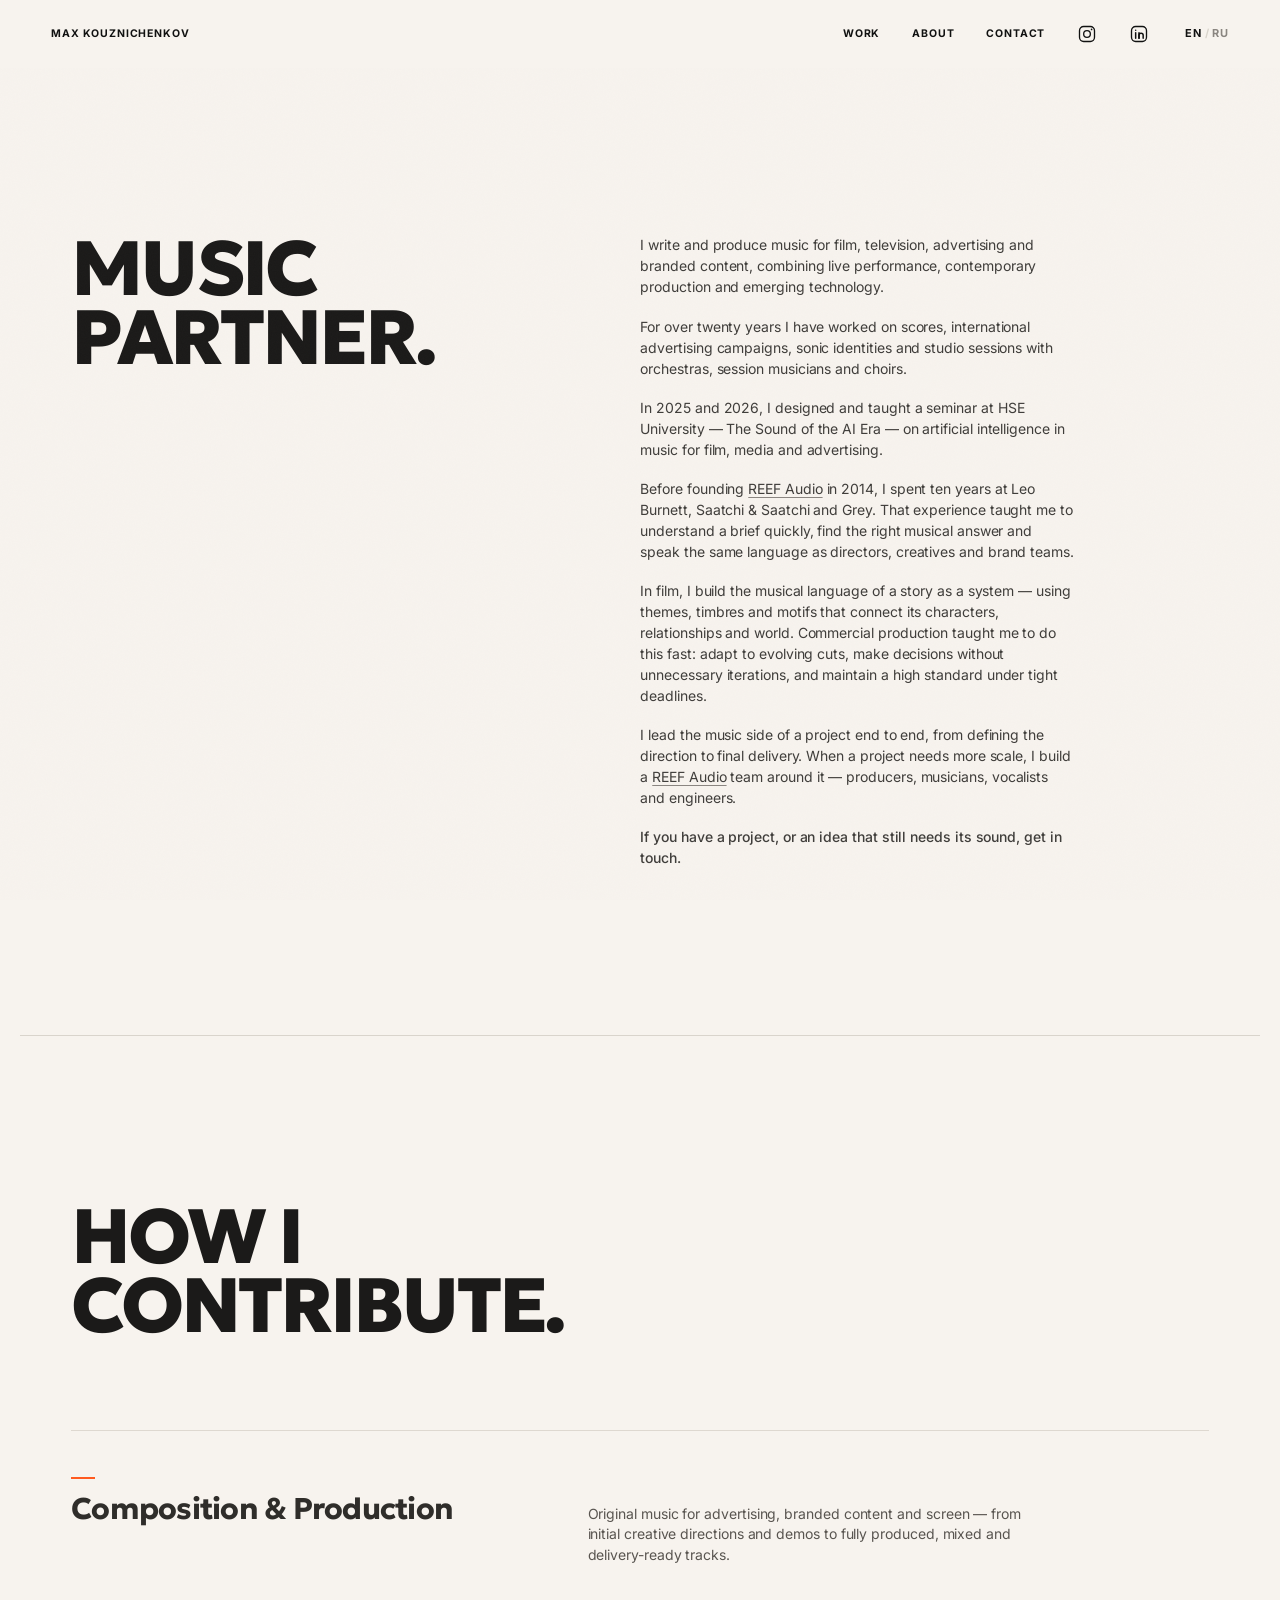
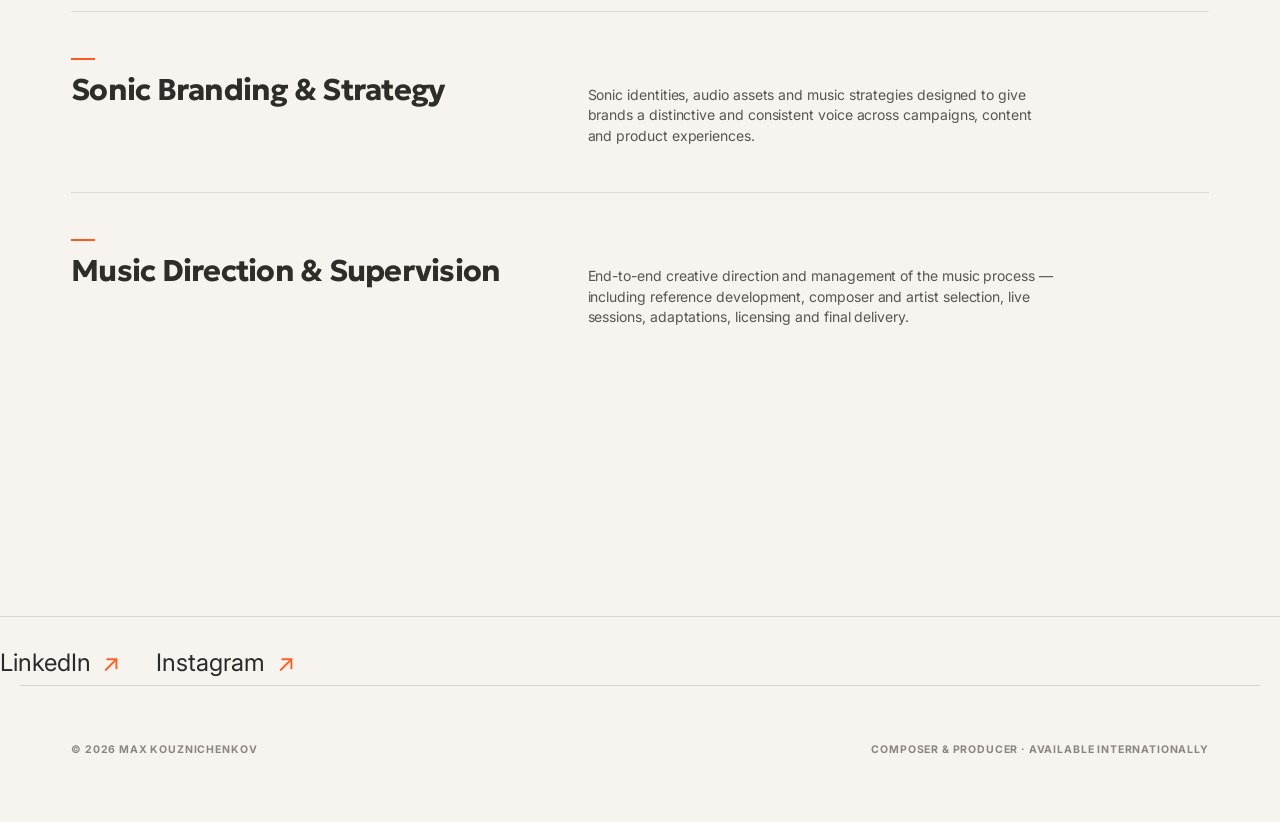
==== commit f50a4f96: "Add subtle per-card scroll entrances and About social links" ====
--- a/about/index.html
+++ b/about/index.html
@@ -40,7 +40,7 @@
       href="https://fonts.googleapis.com/css2?family=Geologica:wght@500;600;700;800;900&family=Inter:wght@400;500;600;700&family=JetBrains+Mono:wght@500&display=swap"
       rel="stylesheet"
     />
-    <link rel="stylesheet" href="/styles.css?v=20261007-4" />
+    <link rel="stylesheet" href="/styles.css?v=20261009-1" />
 
     <script type="application/ld+json">
     {
@@ -73,6 +73,7 @@
       ]
     }
     </script>
+    <script src="/motion.js?v=20261009-1" defer></script>
   </head>
   <body class="about-page">
     <svg width="0" height="0" style="position:absolute" aria-hidden="true" focusable="false">
@@ -245,7 +246,7 @@
 
         <ul class="service-list">
           <li class="stagger">
-            <h3 class="service-title">Composition &amp; Production</h3>
+            <h3 class="service-title">Composition &amp;&nbsp;Production</h3>
             <p class="service-body">
               Original music for advertising, branded content and screen
               &mdash; from initial creative directions and demos to fully
@@ -253,7 +254,7 @@
             </p>
           </li>
           <li class="stagger">
-            <h3 class="service-title">Sonic Branding &amp; Strategy</h3>
+            <h3 class="service-title">Sonic Branding &amp;&nbsp;Strategy</h3>
             <p class="service-body">
               Sonic identities, audio assets and music strategies designed to
               give brands a distinctive and consistent voice across campaigns,
@@ -261,7 +262,7 @@
             </p>
           </li>
           <li class="stagger">
-            <h3 class="service-title">Music Direction &amp; Supervision</h3>
+            <h3 class="service-title">Music Direction &amp;&nbsp;Supervision</h3>
             <p class="service-body">
               End-to-end creative direction and management of the music
               process &mdash; including reference development, composer and
@@ -271,6 +272,11 @@
           </li>
         </ul>
       </section>
+
+      <nav class="about-socials" aria-label="Connect">
+        <a href="https://www.linkedin.com/in/maxkouznichenkov" target="_blank" rel="noopener noreferrer">LinkedIn <span aria-hidden="true">↗</span></a>
+        <a href="https://www.instagram.com/maxkouznichenkov/" target="_blank" rel="noopener noreferrer">Instagram <span aria-hidden="true">↗</span></a>
+      </nav>
 
     </main>
 
@@ -347,38 +353,6 @@
         });
       })();
 
-      (function () {
-        if (!('IntersectionObserver' in window)) {
-          document.querySelectorAll('.reveal').forEach(function (el) {
-            el.classList.add('is-visible');
-          });
-          return;
-        }
-        var io = new IntersectionObserver(function (entries) {
-          entries.forEach(function (entry) {
-            if (entry.isIntersecting) {
-              entry.target.classList.add('is-visible');
-              io.unobserve(entry.target);
-            }
-          });
-        }, { threshold: 0.08, rootMargin: '0px 0px -40px 0px' });
-
-        document.querySelectorAll('.reveal').forEach(function (el) {
-          io.observe(el);
-        });
-
-        /* подстраховка: если наблюдатель не сработал, открываем всё, что уже в кадре */
-        function sweep() {
-          document.querySelectorAll('.reveal:not(.is-visible)').forEach(function (el) {
-            if (el.getBoundingClientRect().top < window.innerHeight * 0.95) {
-              el.classList.add('is-visible');
-            }
-          });
-        }
-        window.addEventListener('load', function () { setTimeout(sweep, 900); });
-        setTimeout(sweep, 2400);
-      })();
-
       /* состояние прокрутки для шапки (мобильный CTA) */
       (function () {
         var t = false;
@@ -417,8 +391,6 @@
           var batch = hiddenItems().slice(0, STEP);
           batch.forEach(function (li, i) {
             li.hidden = false;
-            li.classList.add('is-revealed');
-            li.style.animationDelay = (i * 0.05) + 's';
           });
           sync();
         });
--- a/styles.css
+++ b/styles.css
@@ -779,40 +779,24 @@
 }
 
 /* ---------- REVEAL ANIMATION ---------- */
-.reveal {
+/* Content stays visible if JavaScript is unavailable. */
+.motion-ready {
+  transition: opacity 620ms cubic-bezier(0.22, 1, 0.36, 1),
+              transform 720ms cubic-bezier(0.22, 1, 0.36, 1);
+  transition-delay: var(--motion-delay, 0ms);
+}
+.motion-ready.motion-pending {
   opacity: 0;
-  transform: translateY(24px);
-  transition:
-    opacity 0.9s cubic-bezier(0.2, 0.8, 0.2, 1),
-    transform 0.9s cubic-bezier(0.2, 0.8, 0.2, 1);
-}
-
-.reveal.is-visible {
+  transform: translateY(18px);
+}
+.motion-ready:not(.motion-pending) {
   opacity: 1;
-  transform: translateY(0);
-}
-
-/* Staggered children inside a revealed section */
-.reveal .stagger {
-  opacity: 0;
-  transform: translateY(14px);
-  transition:
-    opacity 0.7s cubic-bezier(0.2, 0.8, 0.2, 1),
-    transform 0.7s cubic-bezier(0.2, 0.8, 0.2, 1);
-  transition-delay: 0ms;
-}
-
-.reveal.is-visible .stagger {
-  opacity: 1;
-  transform: translateY(0);
-}
-
-.reveal.is-visible .stagger:nth-child(1) { transition-delay: 120ms; }
-.reveal.is-visible .stagger:nth-child(2) { transition-delay: 220ms; }
-.reveal.is-visible .stagger:nth-child(3) { transition-delay: 320ms; }
-.reveal.is-visible .stagger:nth-child(4) { transition-delay: 420ms; }
-.reveal.is-visible .stagger:nth-child(5) { transition-delay: 520ms; }
-.reveal.is-visible .stagger:nth-child(6) { transition-delay: 620ms; }
+  transform: none;
+}
+@media (prefers-reduced-motion: reduce) {
+  .motion-ready.motion-pending { opacity: 1; transform: none; }
+  .motion-ready { transition: none; }
+}
 
 /* Subtle hover — single color shift, no movement */
 .service-list li,
@@ -1591,19 +1575,6 @@
   }
 }
 
-.reel-item.is-revealed {
-  animation: reel-in 0.5s cubic-bezier(0.22, 0.61, 0.36, 1) both;
-}
-
-@keyframes reel-in {
-  from { opacity: 0; transform: translateY(14px); }
-  to   { opacity: 1; transform: none; }
-}
-
-@media (prefers-reduced-motion: reduce) {
-  .reel-item.is-revealed { animation: none; }
-}
-
 /* ---------- language switcher ---------- */
 .site-header nav a.lang-switch {
   display: inline-flex;
@@ -2117,3 +2088,37 @@
     max-width: 16ch;
   }
 }
+
+
+/* ---------- About portrait title weight — 2026-10-07 ---------- */
+@media (max-width: 720px) and (orientation: portrait) {
+  .about-page .services .service-title {
+    font-weight: 600;
+  }
+}
+
+/* A clear, quiet social sign-off on the standalone About pages. */
+.about-socials {
+  display: flex;
+  flex-wrap: wrap;
+  gap: 16px 36px;
+  margin-top: clamp(40px, 6vw, 80px);
+  padding-top: 24px;
+  border-top: 1px solid var(--rule);
+}
+.about-socials a {
+  display: inline-flex;
+  align-items: center;
+  gap: 12px;
+  min-height: 44px;
+  color: var(--ink-soft);
+  font-size: clamp(18px, 2vw, 24px);
+  font-weight: 400;
+  transition: color 200ms ease;
+}
+.about-socials a span { color: var(--accent); }
+.about-socials a:hover { color: var(--accent); }
+.about-socials a:focus-visible {
+  outline: 2px solid var(--accent);
+  outline-offset: 6px;
+}
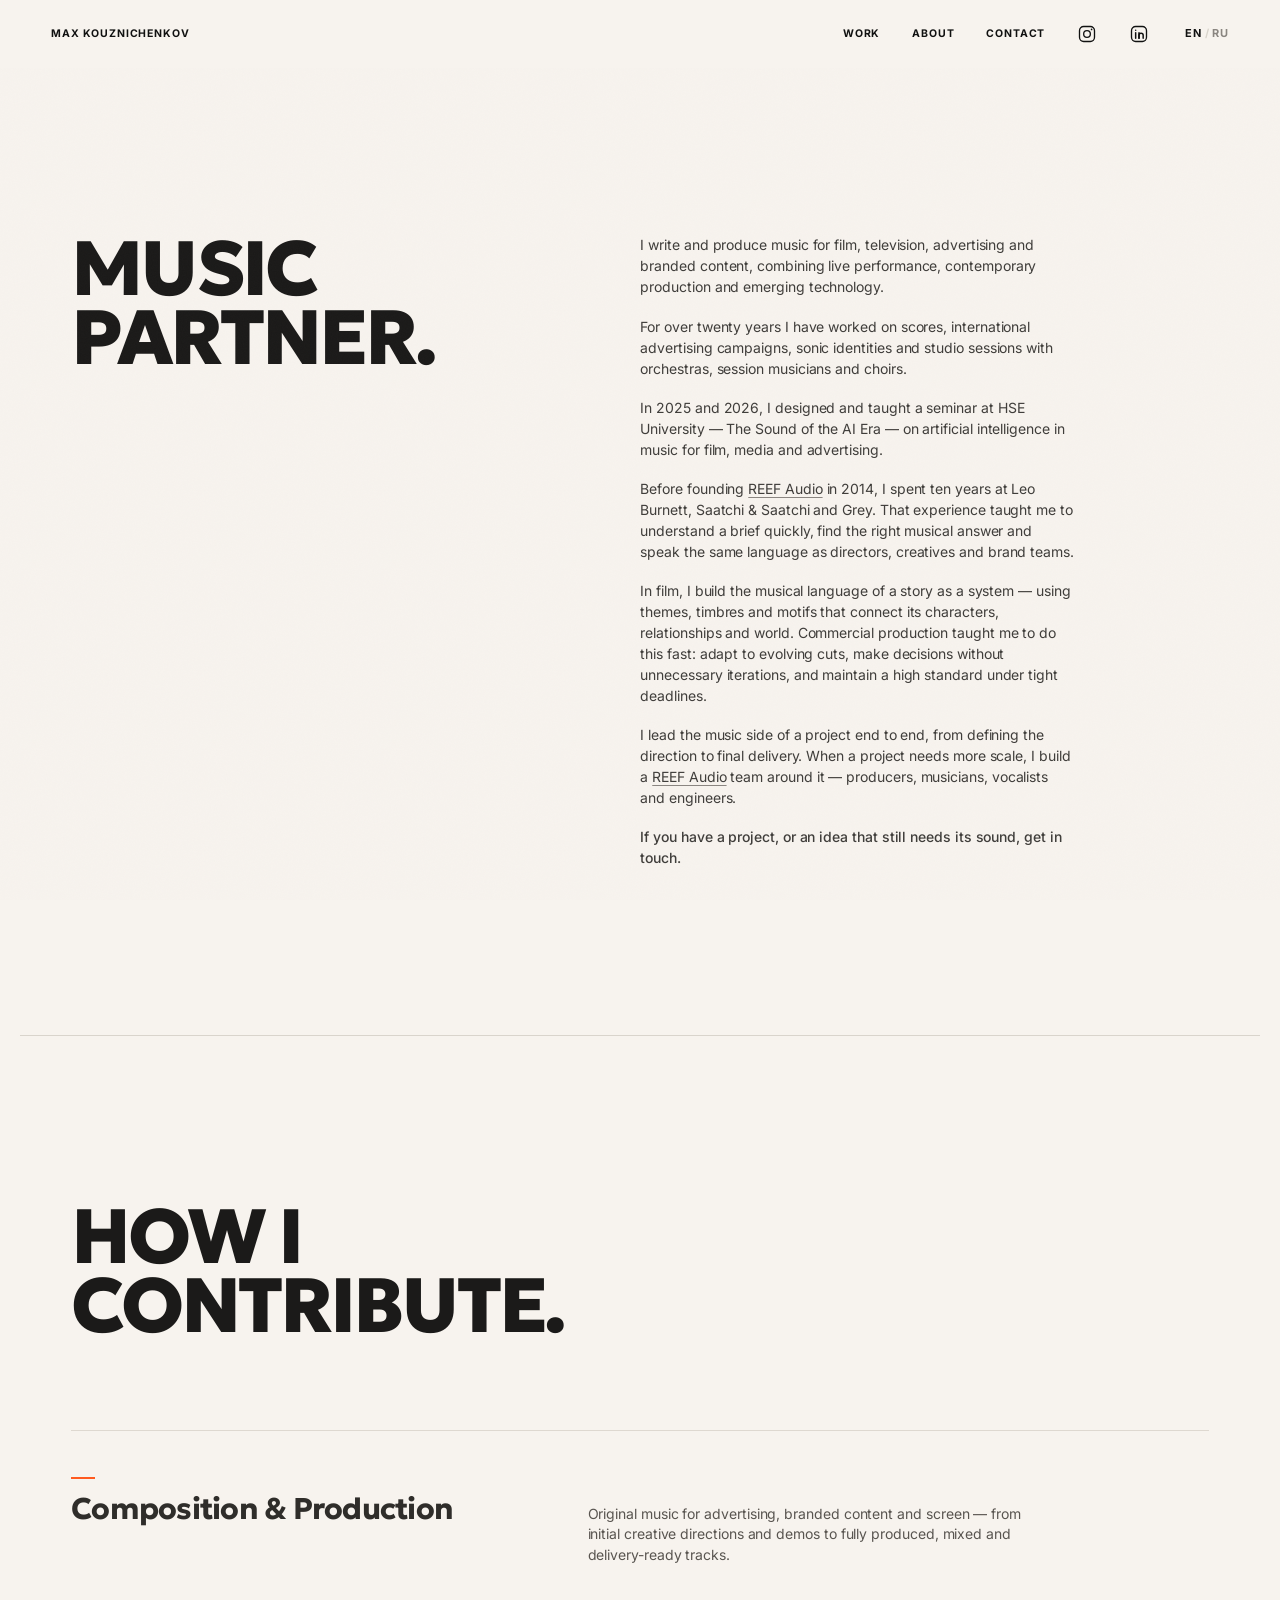
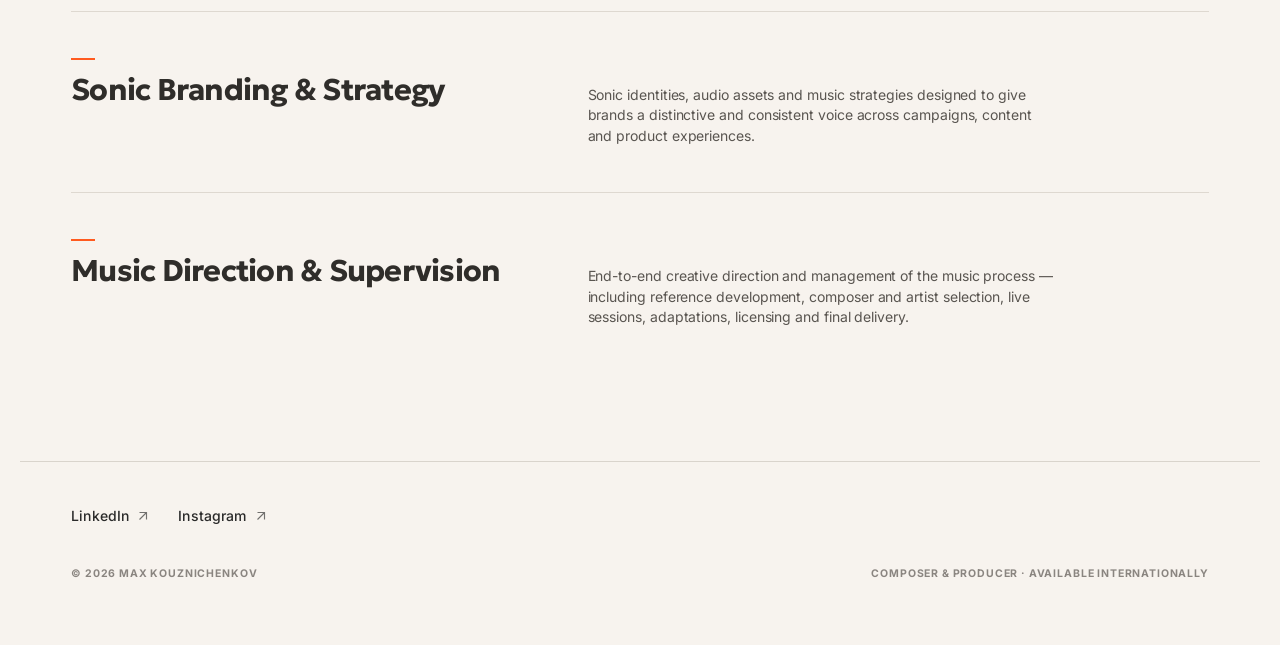
==== commit 56f9a907: "Soften scroll motion and refine About footer social links" ====
--- a/about/index.html
+++ b/about/index.html
@@ -40,7 +40,7 @@
       href="https://fonts.googleapis.com/css2?family=Geologica:wght@500;600;700;800;900&family=Inter:wght@400;500;600;700&family=JetBrains+Mono:wght@500&display=swap"
       rel="stylesheet"
     />
-    <link rel="stylesheet" href="/styles.css?v=20261009-1" />
+    <link rel="stylesheet" href="/styles.css?v=20261009-2" />
 
     <script type="application/ld+json">
     {
@@ -73,7 +73,7 @@
       ]
     }
     </script>
-    <script src="/motion.js?v=20261009-1" defer></script>
+    <script src="/motion.js?v=20261009-2" defer></script>
   </head>
   <body class="about-page">
     <svg width="0" height="0" style="position:absolute" aria-hidden="true" focusable="false">
@@ -273,14 +273,14 @@
         </ul>
       </section>
 
+
+    </main>
+
+    <footer class="site-footer">
       <nav class="about-socials" aria-label="Connect">
-        <a href="https://www.linkedin.com/in/maxkouznichenkov" target="_blank" rel="noopener noreferrer">LinkedIn <span aria-hidden="true">↗</span></a>
-        <a href="https://www.instagram.com/maxkouznichenkov/" target="_blank" rel="noopener noreferrer">Instagram <span aria-hidden="true">↗</span></a>
+        <a href="https://www.linkedin.com/in/maxkouznichenkov" target="_blank" rel="noopener noreferrer">LinkedIn <svg viewBox="0 0 16 16" width="14" height="14" fill="none" stroke="currentColor" stroke-width="1.3" aria-hidden="true"><path d="M4 12 12 4M4 4h8v8"/></svg></a>
+        <a href="https://www.instagram.com/maxkouznichenkov/" target="_blank" rel="noopener noreferrer">Instagram <svg viewBox="0 0 16 16" width="14" height="14" fill="none" stroke="currentColor" stroke-width="1.3" aria-hidden="true"><path d="M4 12 12 4M4 4h8v8"/></svg></a>
       </nav>
-
-    </main>
-
-    <footer class="site-footer">
       <p>&copy; <span id="year"></span> Max Kouznichenkov</p>
       <p class="footer-meta">Composer &amp; Producer · Available internationally</p>
     </footer>
--- a/styles.css
+++ b/styles.css
@@ -780,24 +780,6 @@
 
 /* ---------- REVEAL ANIMATION ---------- */
 /* Content stays visible if JavaScript is unavailable. */
-.motion-ready {
-  transition: opacity 620ms cubic-bezier(0.22, 1, 0.36, 1),
-              transform 720ms cubic-bezier(0.22, 1, 0.36, 1);
-  transition-delay: var(--motion-delay, 0ms);
-}
-.motion-ready.motion-pending {
-  opacity: 0;
-  transform: translateY(18px);
-}
-.motion-ready:not(.motion-pending) {
-  opacity: 1;
-  transform: none;
-}
-@media (prefers-reduced-motion: reduce) {
-  .motion-ready.motion-pending { opacity: 1; transform: none; }
-  .motion-ready { transition: none; }
-}
-
 /* Subtle hover — single color shift, no movement */
 .service-list li,
 .why-list li,
@@ -2097,28 +2079,60 @@
   }
 }
 
-/* A clear, quiet social sign-off on the standalone About pages. */
+/* Social links belong to the footer, on the same content grid. */
+.about-page .services { padding-bottom: clamp(48px, 7vw, 88px); }
+.about-page .site-footer {
+  display: grid;
+  grid-template-columns: 1fr auto;
+  row-gap: 28px;
+  padding-top: 32px;
+}
 .about-socials {
+  grid-column: 1 / -1;
   display: flex;
   flex-wrap: wrap;
-  gap: 16px 36px;
-  margin-top: clamp(40px, 6vw, 80px);
-  padding-top: 24px;
-  border-top: 1px solid var(--rule);
+  gap: 8px 28px;
+  margin: 0;
+  padding: 0;
 }
 .about-socials a {
   display: inline-flex;
   align-items: center;
-  gap: 12px;
+  gap: 7px;
   min-height: 44px;
   color: var(--ink-soft);
-  font-size: clamp(18px, 2vw, 24px);
-  font-weight: 400;
-  transition: color 200ms ease;
-}
-.about-socials a span { color: var(--accent); }
+  font-size: 14px;
+  font-weight: 500;
+  letter-spacing: 0.01em;
+  text-transform: none;
+  transition: color 250ms ease;
+}
+.about-socials svg { flex: none; opacity: 0.65; }
 .about-socials a:hover { color: var(--accent); }
 .about-socials a:focus-visible {
   outline: 2px solid var(--accent);
-  outline-offset: 6px;
-}
+  outline-offset: 4px;
+}
+@media (max-width: 720px) {
+  .about-page .site-footer { grid-template-columns: 1fr; row-gap: 20px; }
+}
+
+/* Slow acceleration and a short travel keep entrances understated. */
+.motion-ready,
+.service-list > .motion-ready {
+  transition: opacity 1400ms cubic-bezier(0.25, 0.1, 0.25, 1),
+              transform 1600ms cubic-bezier(0.25, 0.1, 0.25, 1);
+  transition-delay: var(--motion-delay, 0ms);
+}
+.motion-ready.motion-pending {
+  opacity: 0;
+  transform: translateY(12px);
+}
+.motion-ready:not(.motion-pending) {
+  opacity: 1;
+  transform: none;
+}
+@media (prefers-reduced-motion: reduce) {
+  .motion-ready.motion-pending { opacity: 1; transform: none; }
+  .motion-ready, .service-list > .motion-ready { transition: none; }
+}
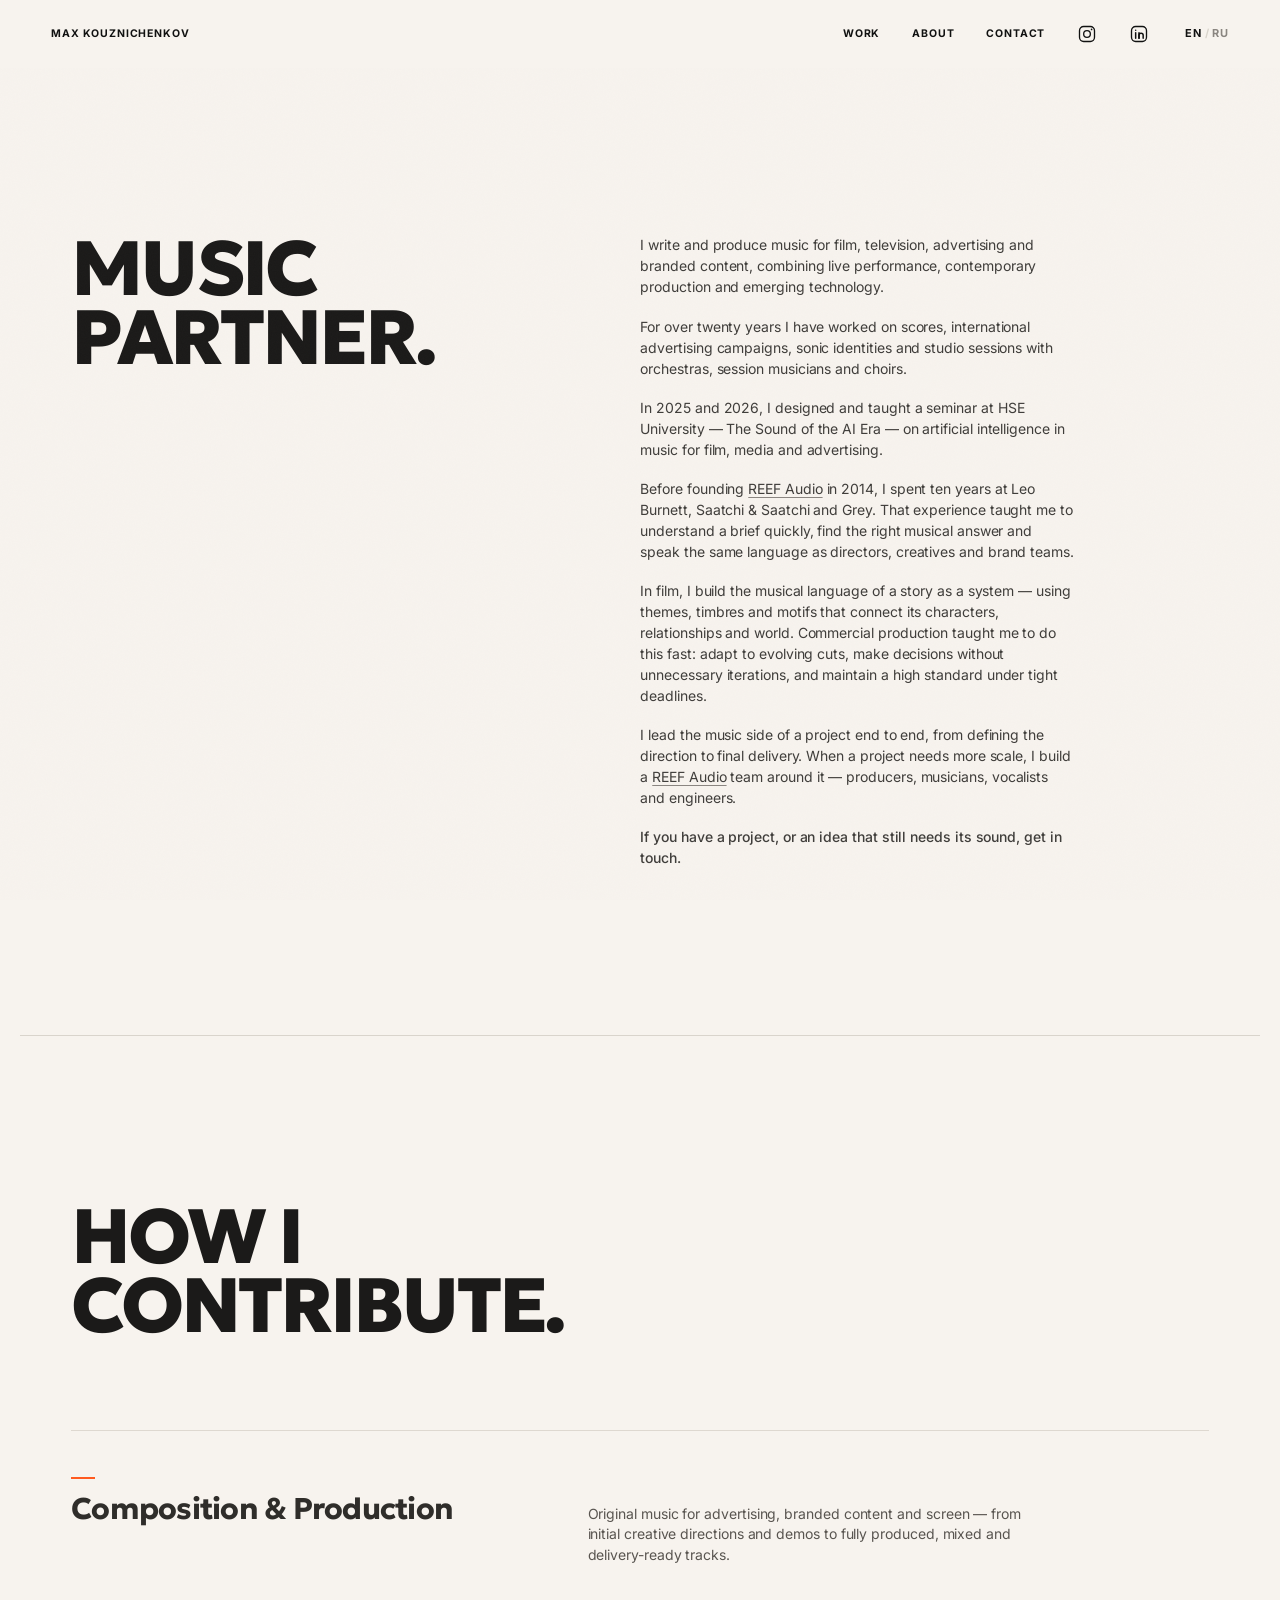
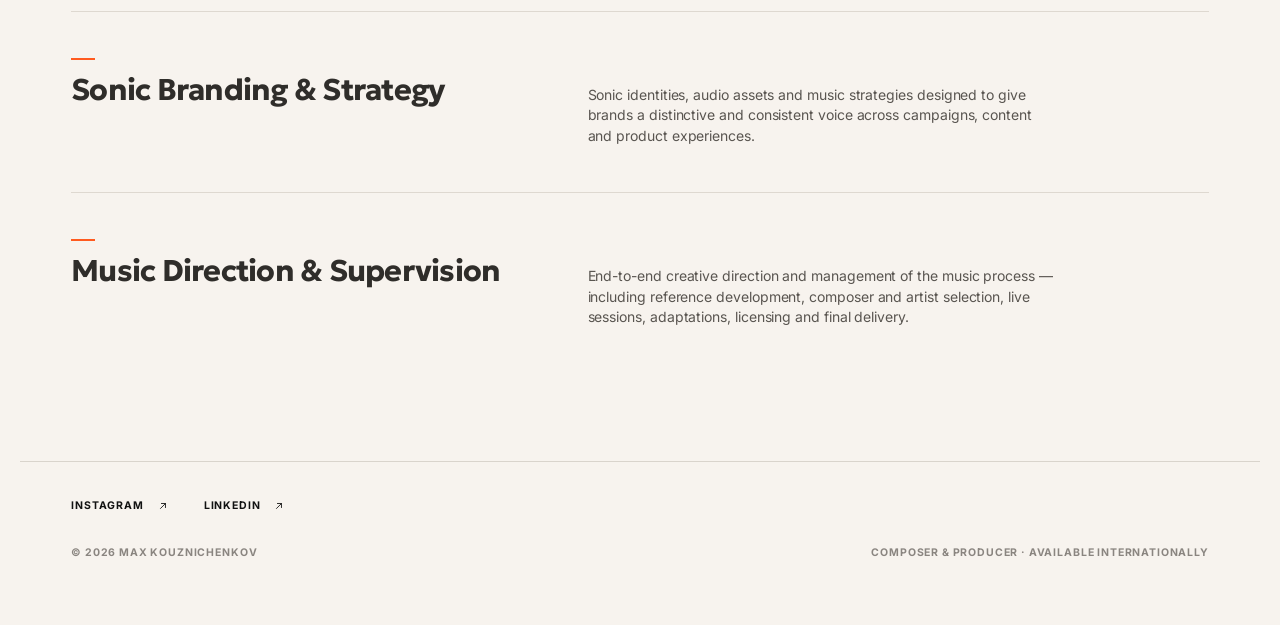
==== commit 14626632: "Use homepage contact link markup and styles on About" ====
--- a/about/index.html
+++ b/about/index.html
@@ -40,7 +40,7 @@
       href="https://fonts.googleapis.com/css2?family=Geologica:wght@500;600;700;800;900&family=Inter:wght@400;500;600;700&family=JetBrains+Mono:wght@500&display=swap"
       rel="stylesheet"
     />
-    <link rel="stylesheet" href="/styles.css?v=20261009-2" />
+    <link rel="stylesheet" href="/styles.css?v=20261009-3" />
 
     <script type="application/ld+json">
     {
@@ -278,8 +278,10 @@
 
     <footer class="site-footer">
       <nav class="about-socials" aria-label="Connect">
-        <a href="https://www.linkedin.com/in/maxkouznichenkov" target="_blank" rel="noopener noreferrer">LinkedIn <svg viewBox="0 0 16 16" width="14" height="14" fill="none" stroke="currentColor" stroke-width="1.3" aria-hidden="true"><path d="M4 12 12 4M4 4h8v8"/></svg></a>
-        <a href="https://www.instagram.com/maxkouznichenkov/" target="_blank" rel="noopener noreferrer">Instagram <svg viewBox="0 0 16 16" width="14" height="14" fill="none" stroke="currentColor" stroke-width="1.3" aria-hidden="true"><path d="M4 12 12 4M4 4h8v8"/></svg></a>
+        <ul class="contact-links">
+          <li><a href="https://instagram.com/maxkouznichenkov" target="_blank" rel="noopener">Instagram<svg class="link-arrow" viewBox="0 0 16 16" width="14" height="14" fill="none" stroke="currentColor" stroke-width="1.4" stroke-linecap="round" stroke-linejoin="round" aria-hidden="true"><path d="M4 12L12 4"/><path d="M5.5 4H12v6.5"/></svg></a></li>
+          <li><a href="https://www.linkedin.com/in/maxkouznichenkov" target="_blank" rel="noopener">LinkedIn<svg class="link-arrow" viewBox="0 0 16 16" width="14" height="14" fill="none" stroke="currentColor" stroke-width="1.4" stroke-linecap="round" stroke-linejoin="round" aria-hidden="true"><path d="M4 12L12 4"/><path d="M5.5 4H12v6.5"/></svg></a></li>
+        </ul>
       </nav>
       <p>&copy; <span id="year"></span> Max Kouznichenkov</p>
       <p class="footer-meta">Composer &amp; Producer · Available internationally</p>
--- a/styles.css
+++ b/styles.css
@@ -2087,32 +2087,7 @@
   row-gap: 28px;
   padding-top: 32px;
 }
-.about-socials {
-  grid-column: 1 / -1;
-  display: flex;
-  flex-wrap: wrap;
-  gap: 8px 28px;
-  margin: 0;
-  padding: 0;
-}
-.about-socials a {
-  display: inline-flex;
-  align-items: center;
-  gap: 7px;
-  min-height: 44px;
-  color: var(--ink-soft);
-  font-size: 14px;
-  font-weight: 500;
-  letter-spacing: 0.01em;
-  text-transform: none;
-  transition: color 250ms ease;
-}
-.about-socials svg { flex: none; opacity: 0.65; }
-.about-socials a:hover { color: var(--accent); }
-.about-socials a:focus-visible {
-  outline: 2px solid var(--accent);
-  outline-offset: 4px;
-}
+.about-socials { grid-column: 1 / -1; }
 @media (max-width: 720px) {
   .about-page .site-footer { grid-template-columns: 1fr; row-gap: 20px; }
 }
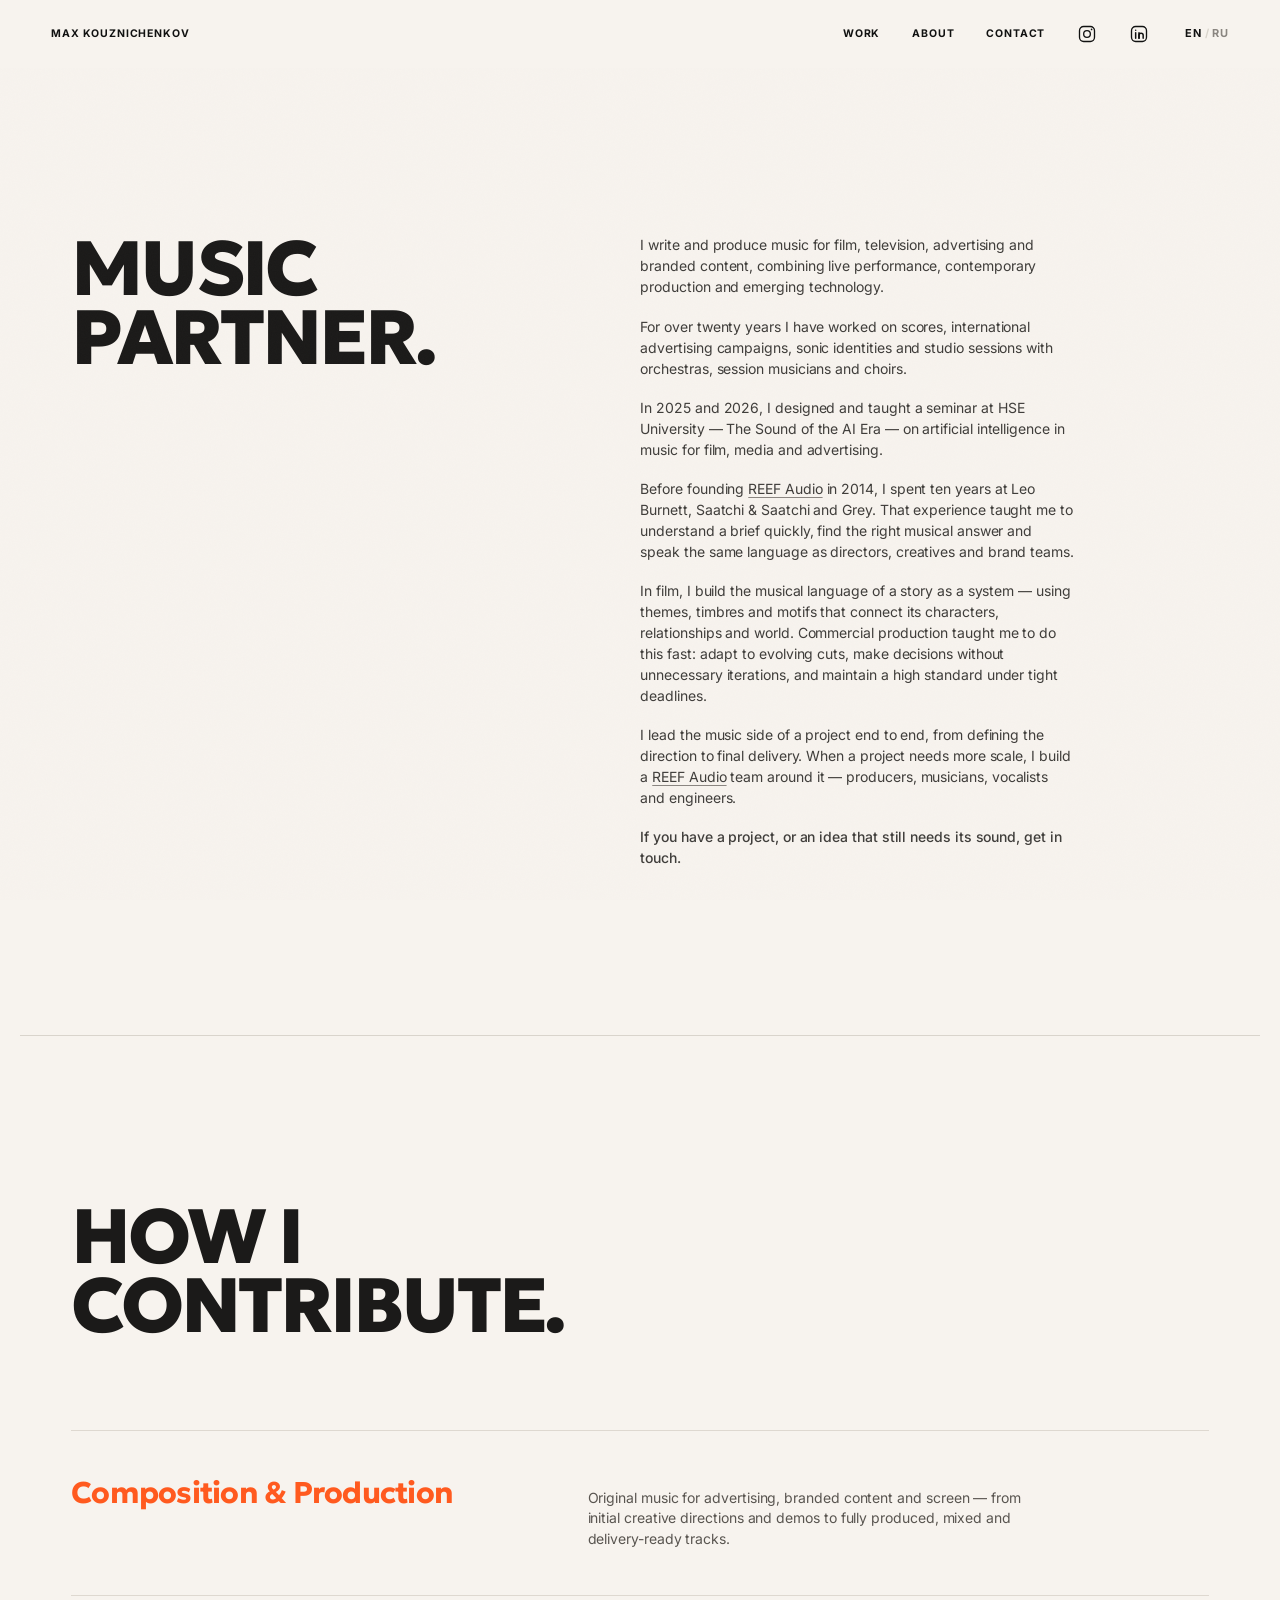
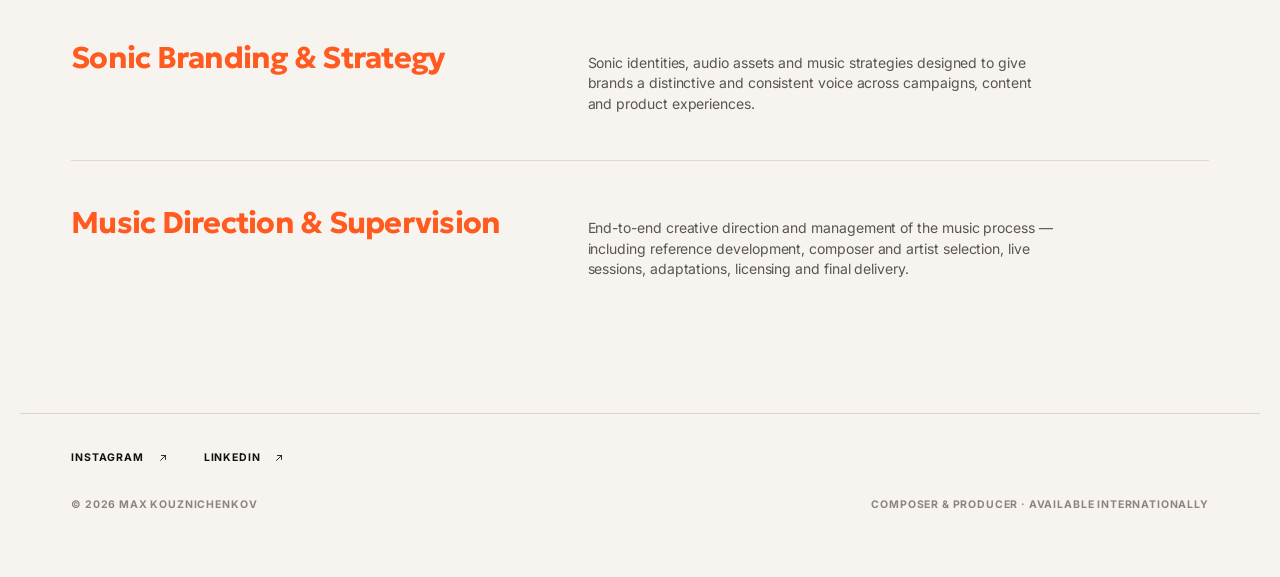
==== commit eb47989b: "Refresh About styles for title update" ====
--- a/about/index.html
+++ b/about/index.html
@@ -40,7 +40,7 @@
       href="https://fonts.googleapis.com/css2?family=Geologica:wght@500;600;700;800;900&family=Inter:wght@400;500;600;700&family=JetBrains+Mono:wght@500&display=swap"
       rel="stylesheet"
     />
-    <link rel="stylesheet" href="/styles.css?v=20261009-3" />
+    <link rel="stylesheet" href="/styles.css?v=20261120-about-titles" />
 
     <script type="application/ld+json">
     {
--- a/styles.css
+++ b/styles.css
@@ -332,7 +332,7 @@
   padding: 0;
   margin: 0;
   display: grid;
-  grid-template-columns: repeat(5, 1fr);
+  grid-template-columns: repeat(3, 1fr);
   gap: clamp(18px, 2vw, 32px);
 }
 
@@ -1278,7 +1278,7 @@
 
 /* ---------- grids: prevent content-driven column drift ---------- */
 .cinematic-grid {
-  grid-template-columns: repeat(5, minmax(0, 1fr));
+  grid-template-columns: repeat(3, minmax(0, 1fr));
 }
 
 .reel-grid {
@@ -2111,3 +2111,28 @@
   .motion-ready.motion-pending { opacity: 1; transform: none; }
   .motion-ready, .service-list > .motion-ready { transition: none; }
 }
+
+
+/* About capabilities: quiet orange titles with no decorative bars or motion. */
+.about-page .services .service-title {
+  color: var(--accent);
+  transition: none;
+}
+
+.about-page .services .service-title::before,
+.about-page .services .service-list > li::before {
+  content: none;
+  display: none;
+}
+
+.about-page .services .service-list > li {
+  opacity: 1;
+  transform: none;
+  transition: none;
+}
+
+@media (hover: hover) and (pointer: fine) {
+  .about-page .services .service-list > li:hover {
+    padding-left: 0;
+  }
+}
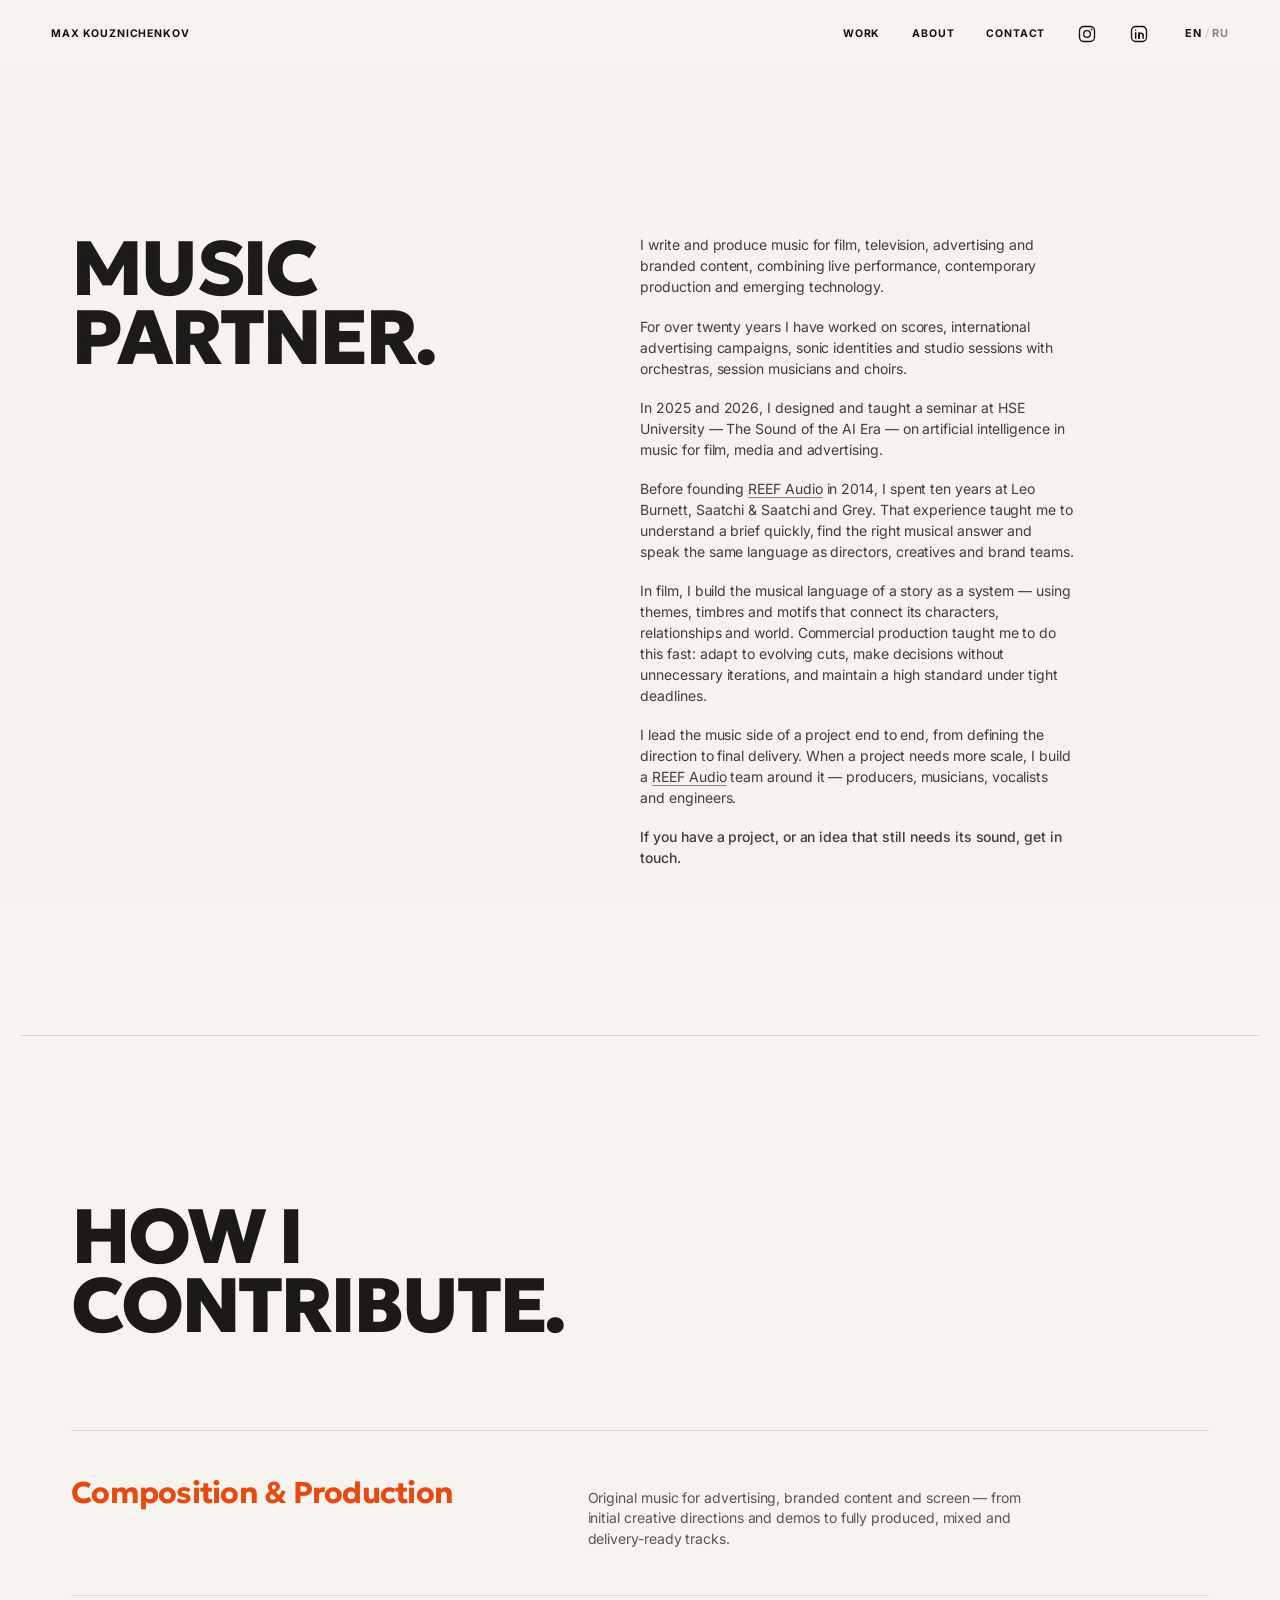
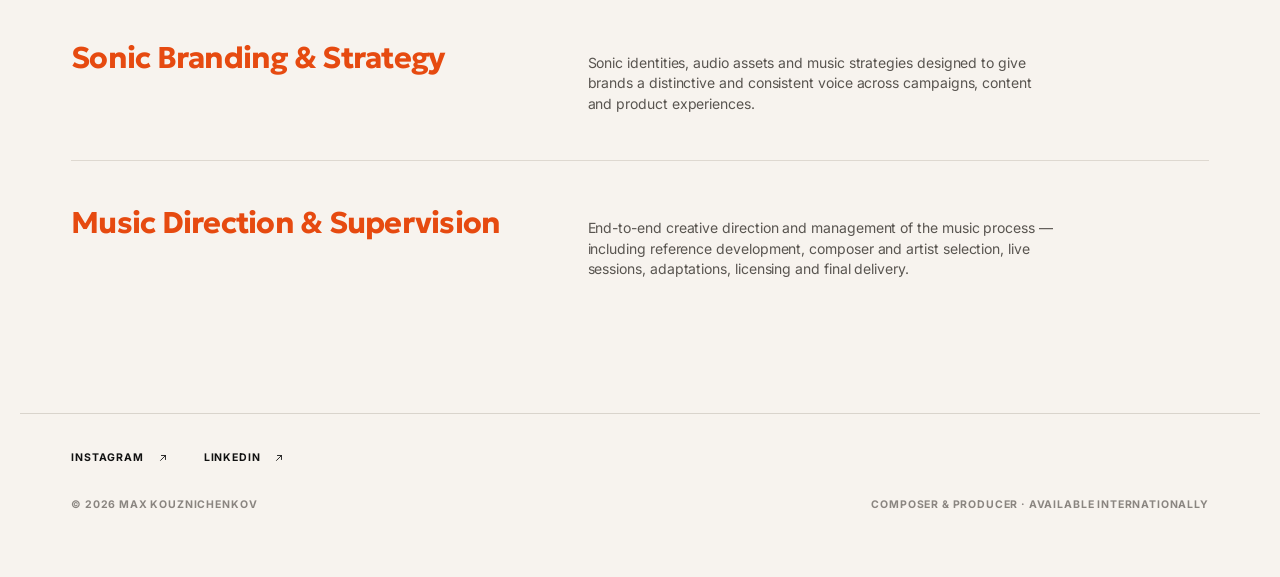
==== commit 16b94ee5: "Refresh English About title styles" ====
--- a/about/index.html
+++ b/about/index.html
@@ -40,7 +40,7 @@
       href="https://fonts.googleapis.com/css2?family=Geologica:wght@500;600;700;800;900&family=Inter:wght@400;500;600;700&family=JetBrains+Mono:wght@500&display=swap"
       rel="stylesheet"
     />
-    <link rel="stylesheet" href="/styles.css?v=20261120-about-titles" />
+    <link rel="stylesheet" href="/styles.css?v=20261120-about-titles-2" />
 
     <script type="application/ld+json">
     {
--- a/styles.css
+++ b/styles.css
@@ -1699,38 +1699,7 @@
   margin-top: 8px;
 }
 
-/* ---- 3. hover строк в списке услуг ---- */
-.service-list li {
-  position: relative;
-  padding-left: 0;
-}
-
-.service-list li::before {
-  content: '';
-  position: absolute;
-  left: 0;
-  top: clamp(30px, 3.4vw, 46px);
-  bottom: clamp(30px, 3.4vw, 46px);
-  width: 1px;
-  background: var(--accent);
-  opacity: 0;
-  transition: opacity 0.35s ease;
-}
-
-@media (hover: hover) and (pointer: fine) {
-  .service-list li {
-    transition: color 0.35s ease, padding-left 0.4s cubic-bezier(0.2, 0.8, 0.2, 1);
-  }
-
-  .service-list li:hover {
-    padding-left: 14px;
-  }
-
-  .service-list li:hover::before {
-    opacity: 1;
-  }
-}
-
+/* Service list rows stay still and have no hover rail. */
 /* ---- 4. sticky-заголовок в 03 ---- */
 .about-grid {
   display: grid;
@@ -2115,8 +2084,11 @@
 
 /* About capabilities: quiet orange titles with no decorative bars or motion. */
 .about-page .services .service-title {
-  color: var(--accent);
+  color: var(--accent-hover);
   transition: none;
+  animation: none;
+  opacity: 1;
+  transform: none;
 }
 
 .about-page .services .service-title::before,
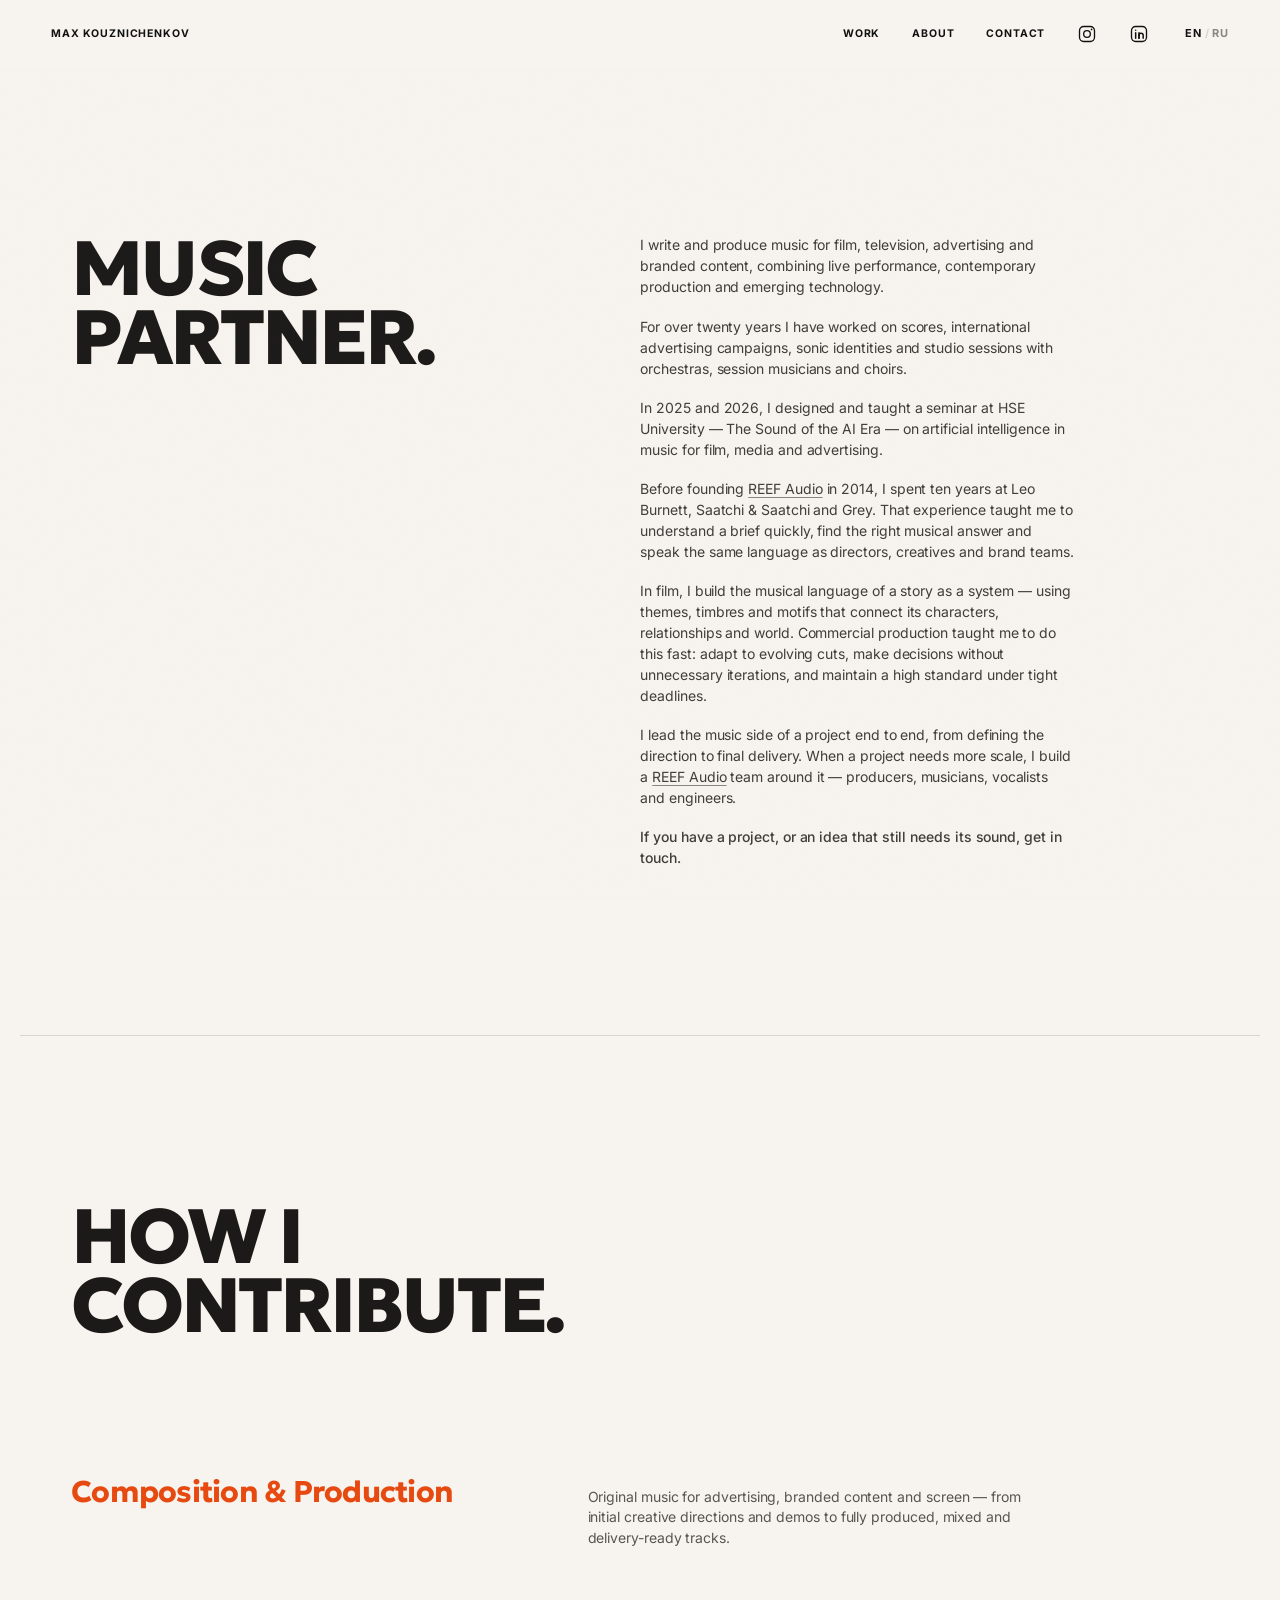
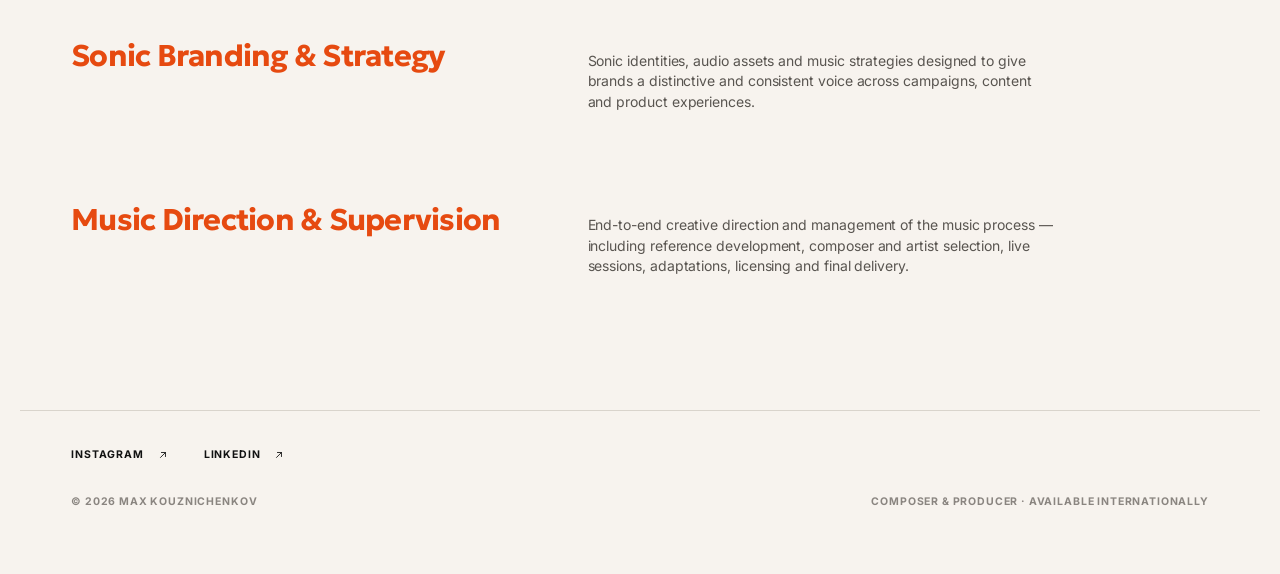
==== commit ded6ad0c: "Refresh About page styles" ====
--- a/about/index.html
+++ b/about/index.html
@@ -40,7 +40,7 @@
       href="https://fonts.googleapis.com/css2?family=Geologica:wght@500;600;700;800;900&family=Inter:wght@400;500;600;700&family=JetBrains+Mono:wght@500&display=swap"
       rel="stylesheet"
     />
-    <link rel="stylesheet" href="/styles.css?v=20261120-about-titles-2" />
+    <link rel="stylesheet" href="/styles.css?v=20261120-about-titles-3" />
 
     <script type="application/ld+json">
     {
--- a/styles.css
+++ b/styles.css
@@ -2091,6 +2091,11 @@
   transform: none;
 }
 
+.about-page .services .service-list,
+.about-page .services .service-list > li {
+  border: 0;
+}
+
 .about-page .services .service-title::before,
 .about-page .services .service-list > li::before {
   content: none;
